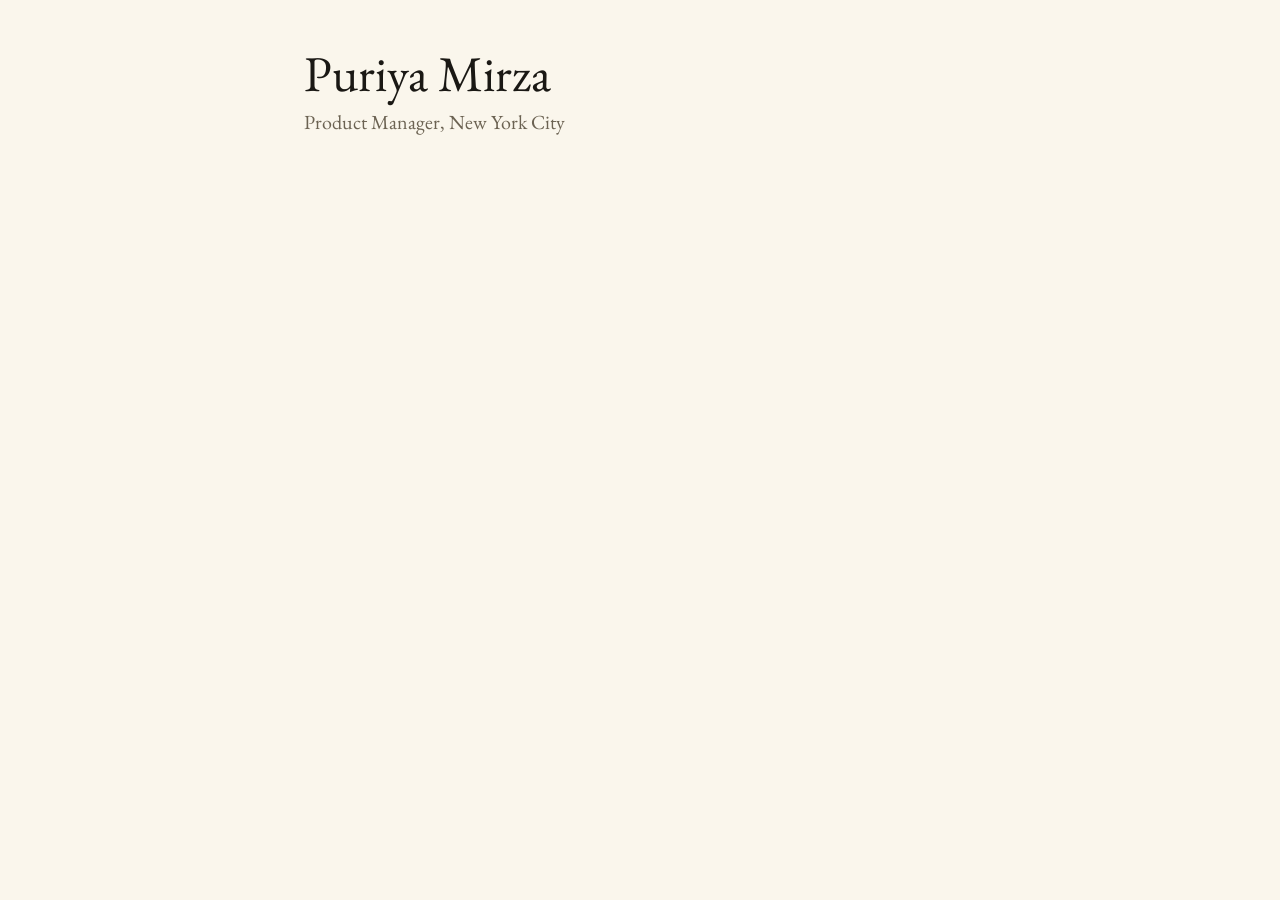
==== index.html @ 27cccd83 "Move Almanac homepage to staging; restore previous homepage on production The Almanac version lives " ====
<!DOCTYPE html>
<html lang="en">
<head>
  <meta charset="UTF-8">
  <meta name="viewport" content="width=device-width, initial-scale=1.0">
  <title>Puriya Mirza</title>
  <link rel="preconnect" href="https://fonts.googleapis.com">
  <link rel="preconnect" href="https://fonts.gstatic.com" crossorigin>
  <link href="https://fonts.googleapis.com/css2?family=EB+Garamond:wght@400;500;600&display=swap" rel="stylesheet">
  <link rel="stylesheet" href="style.css">
</head>
<body>
  <main>
    <header>
      <h1>Puriya Mirza</h1>
      <p class="subtitle">Product Manager, New York City</p>
    </header>
  </main>
</body>
</html>
---- style.css ----
:root {
  --color-bg: #FAF6EC;
  --color-text: #1A1814;
  --color-body: #3A342A;
  --color-muted: #6B6252;
  --color-rule: #DED5C0;

  --font-body: 'EB Garamond', Garamond, 'Times New Roman', serif;

  --size-h1: 50px;
  --size-h2: 15px;
  --size-subtitle: 20px;
  --size-body: 17px;

  --weight-regular: 400;
  --weight-medium: 500;
  --weight-bold: 600;

  --space-xs: 4px;
  --space-sm: 8px;
  --space-md: 26px;
  --space-lg: 48px;

  --measure: 42rem;
}

* {
  box-sizing: border-box;
}

body {
  margin: 0;
  padding: var(--space-lg) 24px;
  background: var(--color-bg);
  color: var(--color-body);
  font-family: var(--font-body);
  font-size: var(--size-body);
  line-height: 1.7;
}

main {
  max-width: var(--measure);
  margin: 0 auto;
}

h1 {
  font-size: var(--size-h1);
  font-weight: var(--weight-regular);
  line-height: 1.05;
  color: var(--color-text);
  margin: 0 0 var(--space-xs);
}

.subtitle {
  font-size: var(--size-subtitle);
  font-weight: var(--weight-regular);
  color: var(--color-muted);
  margin: 0 0 var(--space-md);
}

h2 {
  font-size: var(--size-h2);
  font-weight: var(--weight-bold);
  color: var(--color-text);
  margin: var(--space-lg) 0 var(--space-sm);
  padding-bottom: 6px;
  border-bottom: 1px solid var(--color-rule);
}

p {
  margin: 0 0 1rem;
}
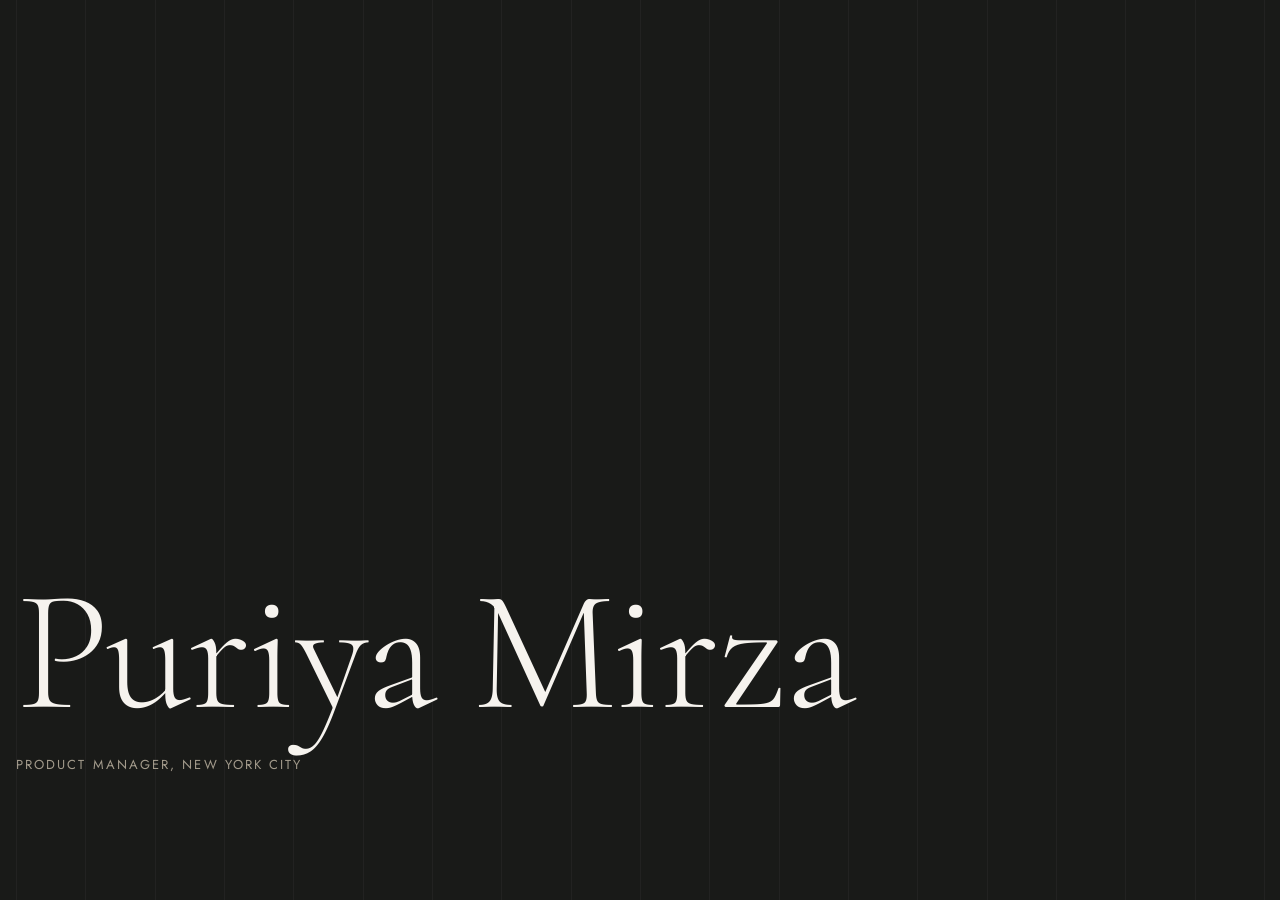
==== commit 87e9838e: "Restyle production homepage in the Almanac look Same content (name and title), now on the dark Alman" ====
--- a/index.html
+++ b/index.html
@@ -1,20 +1,149 @@
 <!DOCTYPE html>
 <html lang="en">
 <head>
-  <meta charset="UTF-8">
-  <meta name="viewport" content="width=device-width, initial-scale=1.0">
-  <title>Puriya Mirza</title>
-  <link rel="preconnect" href="https://fonts.googleapis.com">
-  <link rel="preconnect" href="https://fonts.gstatic.com" crossorigin>
-  <link href="https://fonts.googleapis.com/css2?family=EB+Garamond:wght@400;500;600&display=swap" rel="stylesheet">
-  <link rel="stylesheet" href="style.css">
+<meta charset="UTF-8">
+<meta name="viewport" content="width=device-width, initial-scale=1, viewport-fit=cover">
+<title>Puriya Mirza</title>
+<meta name="description" content="Puriya Mirza, Product Manager, New York City.">
+<link rel="preconnect" href="https://fonts.googleapis.com">
+<link rel="preconnect" href="https://fonts.gstatic.com" crossorigin>
+<link rel="stylesheet" href="https://fonts.googleapis.com/css2?family=Cormorant:wght@300&family=Jost:wght@400&display=swap">
+<style>
+/* Almanac styling: dark ground, field of hairline columns, one line pulses each second. */
+:root {
+  --ink: #191a18;
+  --paper: #f6f3ee;
+  --stone: #a39b8c;
+  --line-a: 0.04;   /* resting line opacity */
+  --hi: 0.28;       /* pulse peak */
+  --lines: 18;
+  --display: "Cormorant", "Cormorant Garamond", Georgia, "Times New Roman", serif;
+  --body: "Jost", "Futura", "Avenir Next", "Helvetica Neue", Arial, sans-serif;
+  color-scheme: dark;
+}
+@media (max-width: 999px) { :root { --lines: 9; } }
+@media (max-width: 599px) { :root { --lines: 6; } }
+
+*, *::before, *::after { box-sizing: border-box; }
+html, body { height: 100%; }
+body {
+  margin: 0;
+  background: var(--ink);
+  color: var(--paper);
+  font-family: var(--body);
+  padding-left: max(16px, env(safe-area-inset-left, 0px));
+  padding-right: max(16px, env(safe-area-inset-right, 0px));
+  overflow-x: hidden;
+  -webkit-font-smoothing: antialiased;
+}
+.frame {
+  position: relative; z-index: 1;
+  max-width: 1360px; min-height: 100%; margin-inline: auto;
+  display: flex; align-items: flex-end;
+  padding-block: max(40px, env(safe-area-inset-top, 0px)) calc(14vh + env(safe-area-inset-bottom, 0px));
+}
+h1 {
+  margin: 0;
+  font-family: var(--display); font-weight: 300;
+  font-size: clamp(72px, 13.5vw, 200px);
+  line-height: 0.86; letter-spacing: -0.015em;
+}
+.title {
+  margin: 28px 0 0;
+  font-size: 13px; letter-spacing: 0.16em; text-transform: uppercase;
+  color: var(--stone);
+}
+
+/* Background column lines */
+.lines { position: fixed; inset: 0; pointer-events: none; z-index: 0; }
+.line { position: absolute; top: 0; bottom: 0; width: 1px; background: rgba(246, 243, 238, var(--line-a)); }
+.line i {
+  position: absolute; left: 0; top: 0; width: 1px; height: 70vh; min-height: 420px;
+  opacity: 0; will-change: opacity, transform;
+  background: linear-gradient(to bottom,
+    rgba(246,243,238,0) 0%,
+    rgba(246,243,238,calc(var(--hi) * 0.06)) 14%,
+    rgba(246,243,238,calc(var(--hi) * 0.28)) 28%,
+    rgba(246,243,238,calc(var(--hi) * 0.72)) 40%,
+    rgba(246,243,238,var(--hi)) 50%,
+    rgba(246,243,238,calc(var(--hi) * 0.72)) 60%,
+    rgba(246,243,238,calc(var(--hi) * 0.28)) 72%,
+    rgba(246,243,238,calc(var(--hi) * 0.06)) 86%,
+    rgba(246,243,238,0) 100%);
+}
+</style>
 </head>
 <body>
-  <main>
-    <header>
-      <h1>Puriya Mirza</h1>
-      <p class="subtitle">Product Manager, New York City</p>
-    </header>
-  </main>
+<div class="lines" id="lines" aria-hidden="true"></div>
+<main class="frame">
+  <header>
+    <h1>Puriya Mirza</h1>
+    <p class="title">Product Manager, New York City</p>
+  </header>
+</main>
+
+<script>
+(() => {
+  const root = document.documentElement;
+  const layer = document.getElementById('lines');
+  const frame = document.querySelector('.frame');
+  const reduce = window.matchMedia('(prefers-reduced-motion: reduce)');
+  const DUR = 1400, RISE = 0.38;
+  let lines = [], raf = 0, bag = [], last = -1;
+
+  const smooth = t => t <= 0 ? 0 : t >= 1 ? 1 : t * t * (3 - 2 * t);   // S-curve
+
+  function build() {
+    const n = parseInt(getComputedStyle(root).getPropertyValue('--lines'), 10) || 18;
+    const r = frame.getBoundingClientRect();
+    layer.innerHTML = ''; lines = []; bag = [];
+    for (let c = 0; c <= n; c++) {
+      const x = Math.round(r.left + (r.width / n) * c);
+      const el = document.createElement('div');
+      el.className = 'line'; el.style.left = x + 'px';
+      const hi = document.createElement('i');
+      el.appendChild(hi); layer.appendChild(el);
+      lines.push({ hi, start: -1e9, y: 0 });
+    }
+  }
+
+  function tick(now) {
+    let live = false;
+    const h = lines.length ? lines[0].hi.offsetHeight : 0;
+    for (const L of lines) {
+      const t = (now - L.start) / DUR;
+      let v = 0;
+      if (t >= 0 && t < 1) { v = t < RISE ? smooth(t / RISE) : 1 - smooth((t - RISE) / (1 - RISE)); live = true; }
+      L.hi.style.opacity = v.toFixed(3);
+      if (v > 0) L.hi.style.transform = `translateY(${Math.round(L.y - h / 2)}px)`;
+    }
+    raf = live ? requestAnimationFrame(tick) : 0;
+  }
+
+  // One line per second, shuffled so every line gets a turn before any repeats.
+  function nextIndex() {
+    if (!bag.length) {
+      bag = lines.map((_, i) => i);
+      for (let i = bag.length - 1; i > 0; i--) { const j = Math.floor(Math.random() * (i + 1)); [bag[i], bag[j]] = [bag[j], bag[i]]; }
+      if (bag.length > 1 && bag[bag.length - 1] === last) [bag[0], bag[bag.length - 1]] = [bag[bag.length - 1], bag[0]];
+    }
+    return bag.pop();
+  }
+  function beat() {
+    if (reduce.matches || document.hidden || !lines.length) return;
+    const i = nextIndex(); if (i == null || !lines[i]) return;
+    last = i;
+    const L = lines[i];
+    L.start = performance.now();
+    L.y = window.innerHeight * (0.15 + Math.random() * 0.7);
+    if (!raf) raf = requestAnimationFrame(tick);
+  }
+
+  window.addEventListener('resize', build);
+  if (document.fonts && document.fonts.ready) document.fonts.ready.then(build);
+  build();
+  setInterval(beat, 1000);
+})();
+</script>
 </body>
 </html>
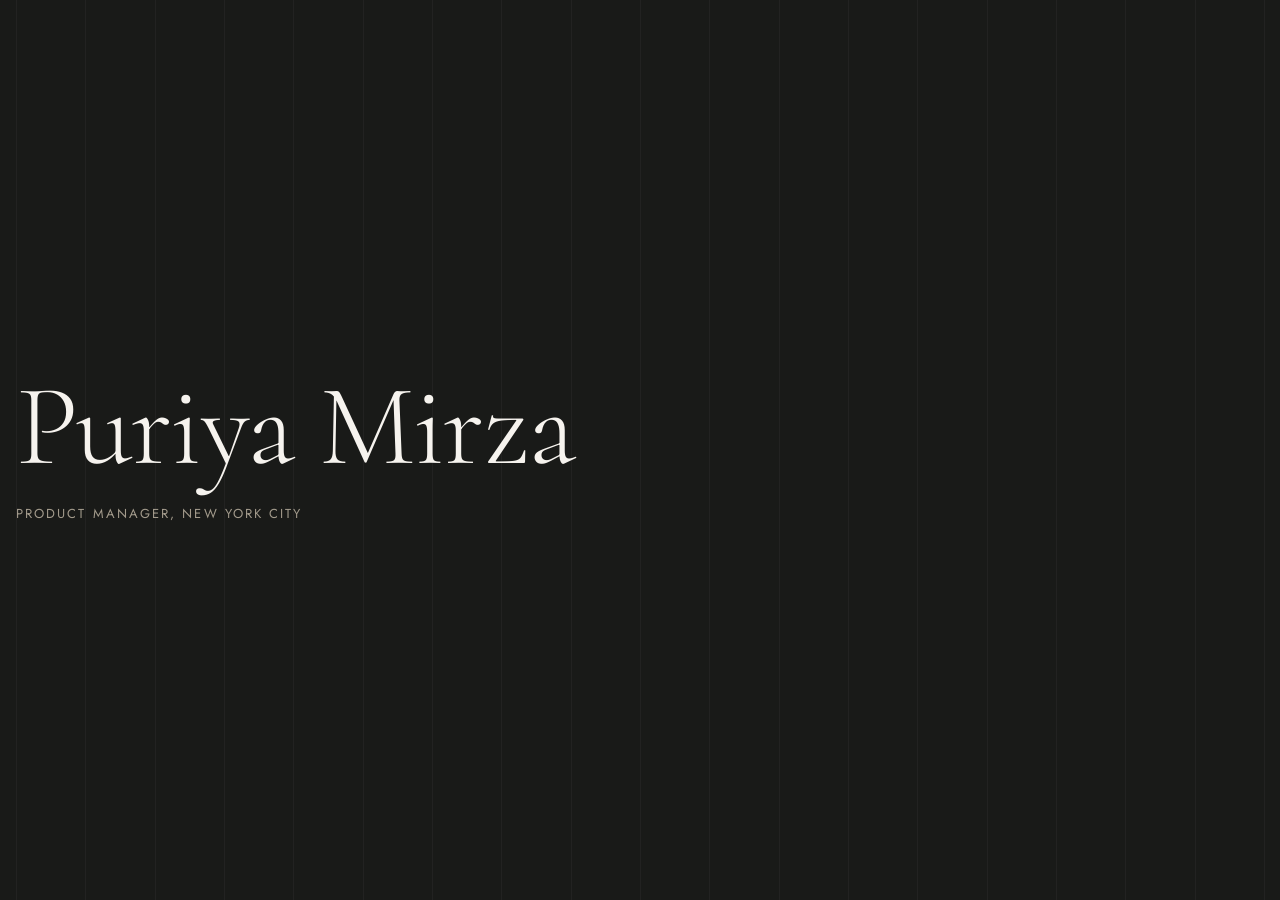
==== commit 8e6af49e: "Smaller name, vertically centered Co-Authored-By: Claude Opus 5.5 <noreply@anthropic.com> Claude-Ses" ====
--- a/index.html
+++ b/index.html
@@ -39,13 +39,13 @@
 .frame {
   position: relative; z-index: 1;
   max-width: 1360px; min-height: 100%; margin-inline: auto;
-  display: flex; align-items: flex-end;
-  padding-block: max(40px, env(safe-area-inset-top, 0px)) calc(14vh + env(safe-area-inset-bottom, 0px));
+  display: flex; align-items: center;
+  padding-block: max(40px, env(safe-area-inset-top, 0px)) max(40px, env(safe-area-inset-bottom, 0px));
 }
 h1 {
   margin: 0;
   font-family: var(--display); font-weight: 300;
-  font-size: clamp(72px, 13.5vw, 200px);
+  font-size: clamp(52px, 9vw, 136px);
   line-height: 0.86; letter-spacing: -0.015em;
 }
 .title {
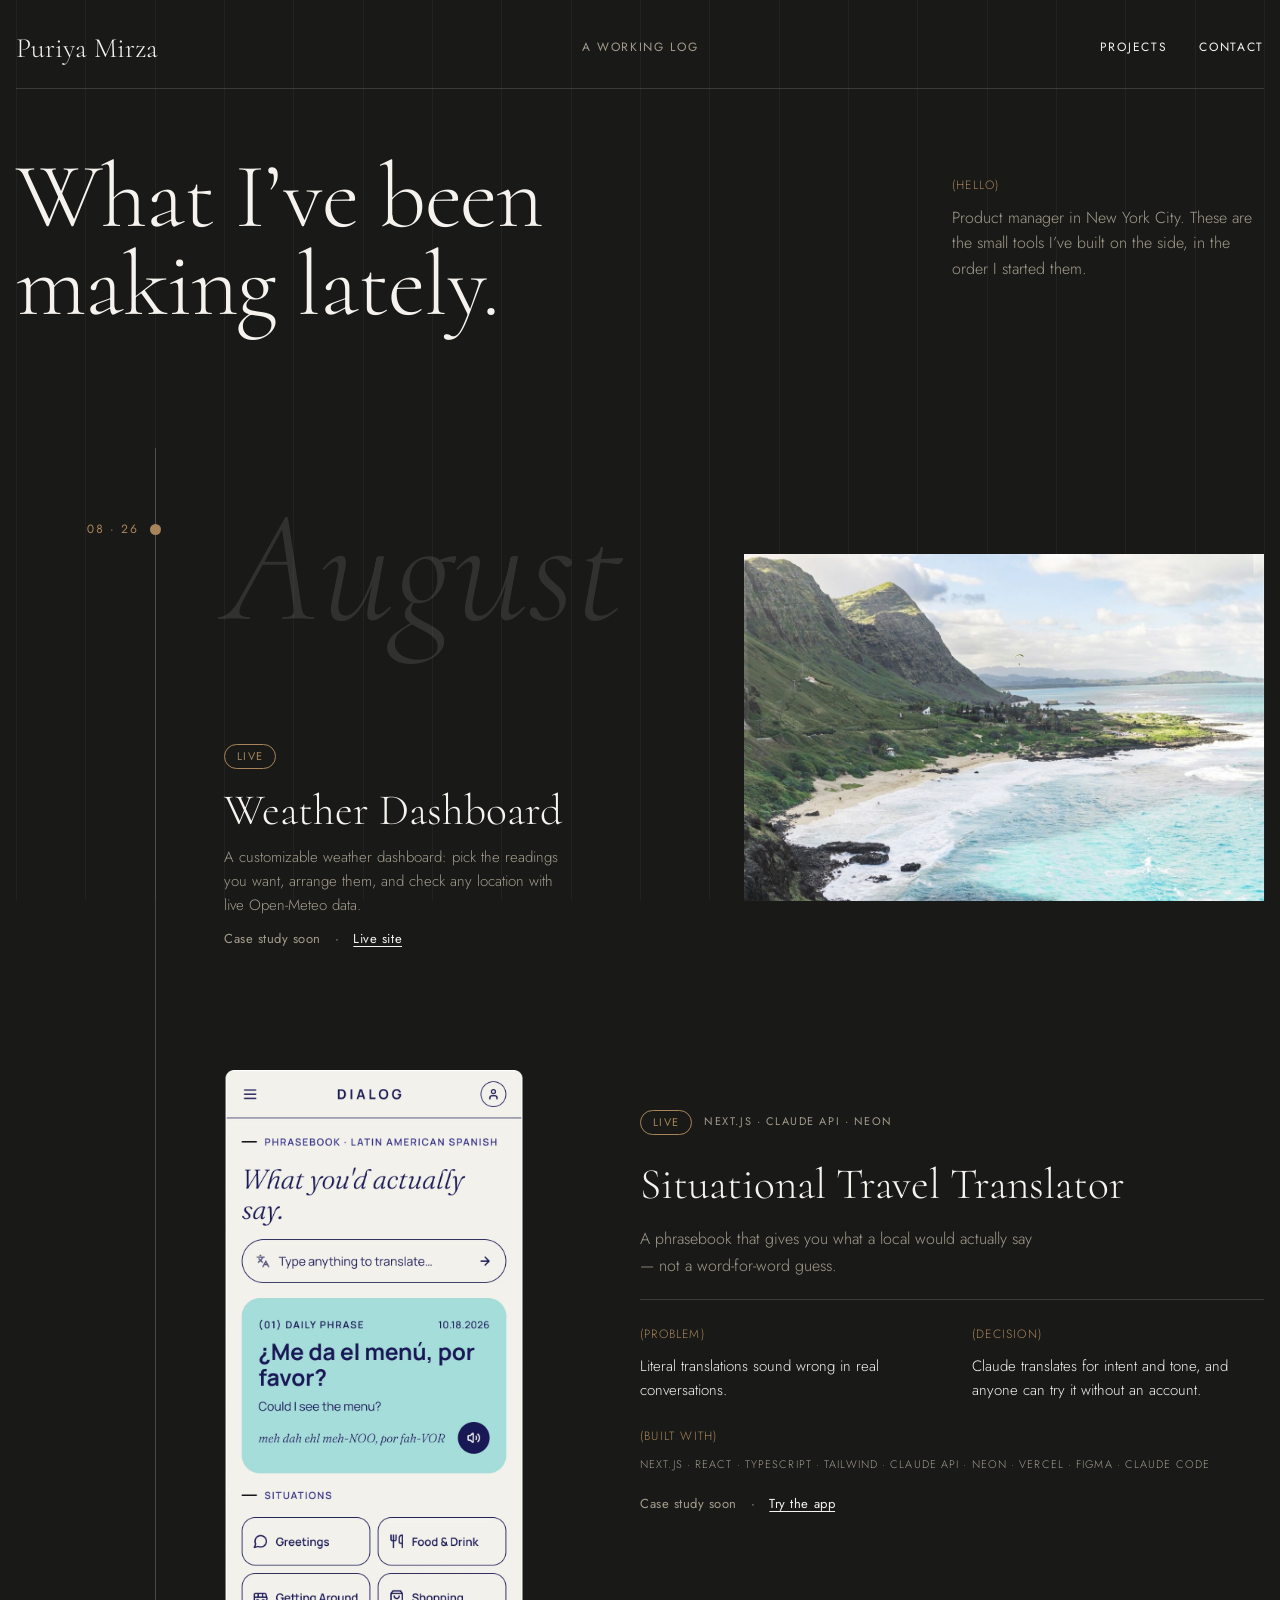
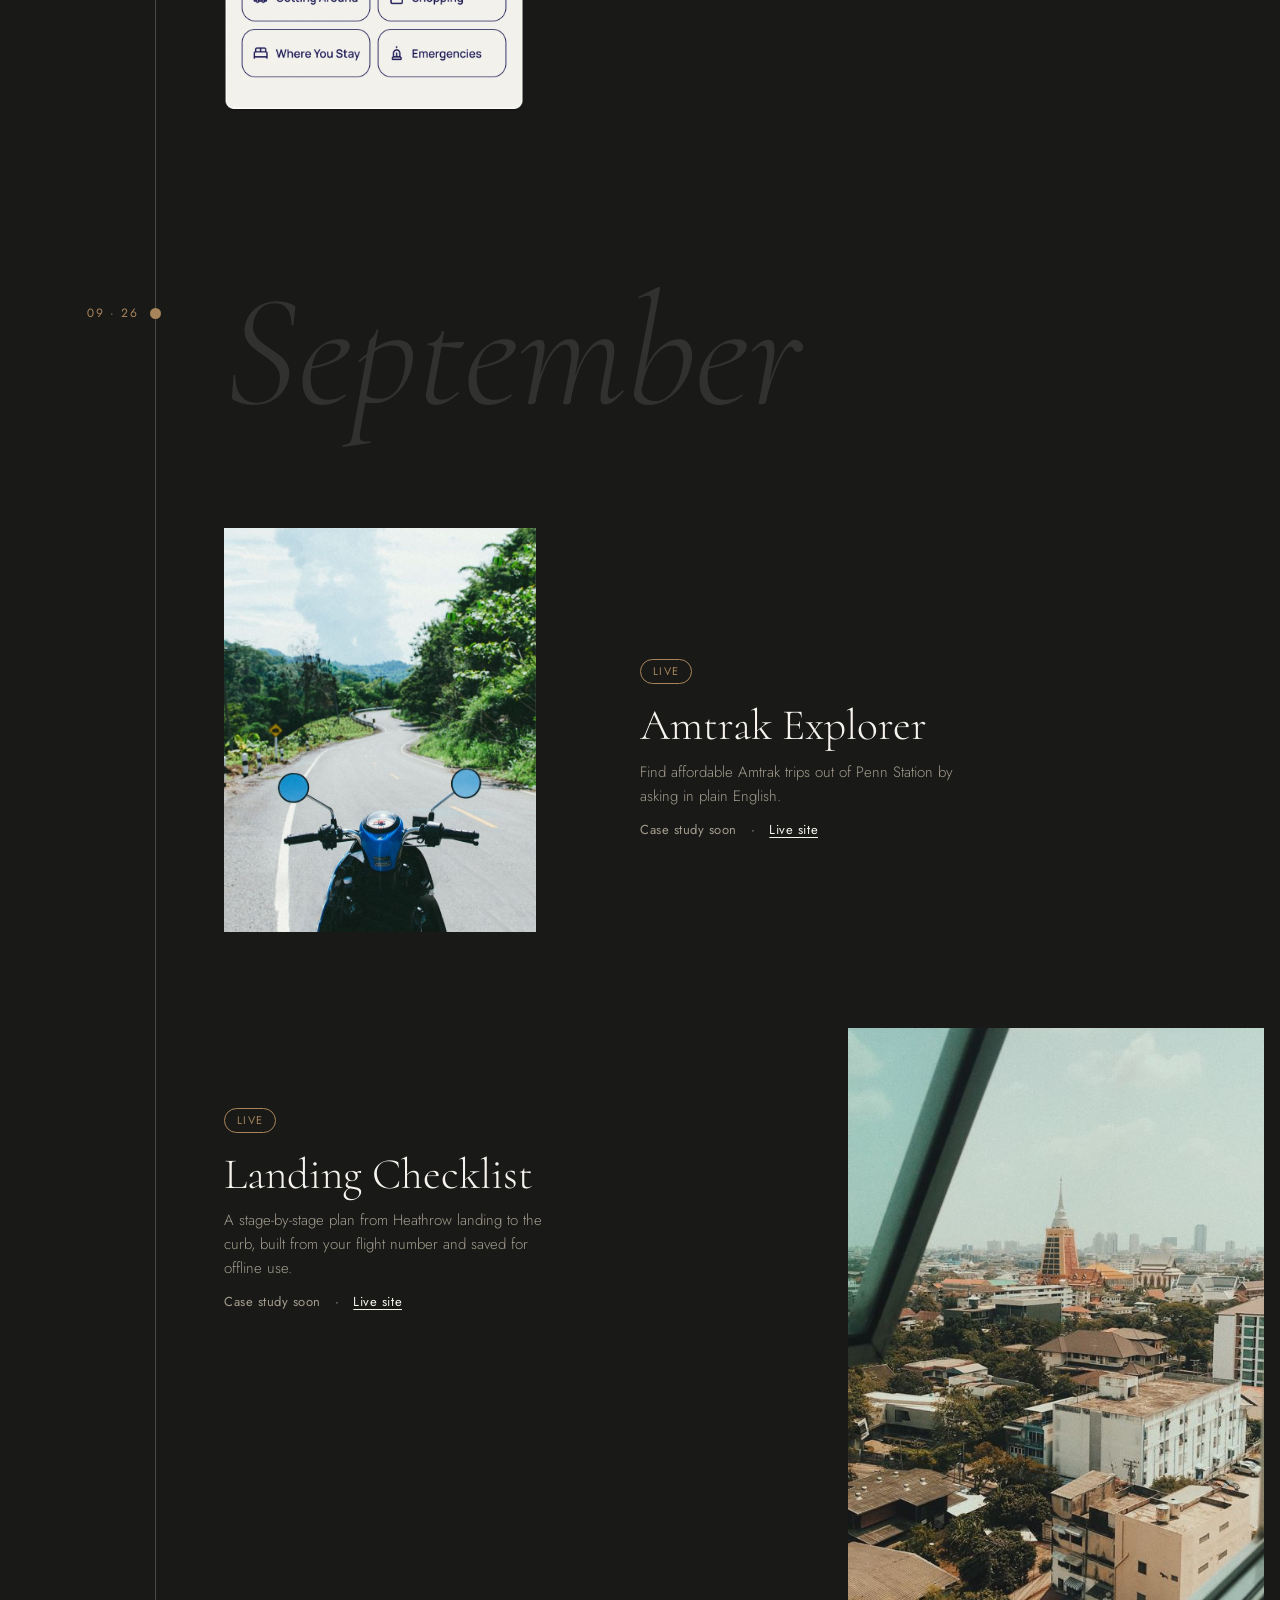
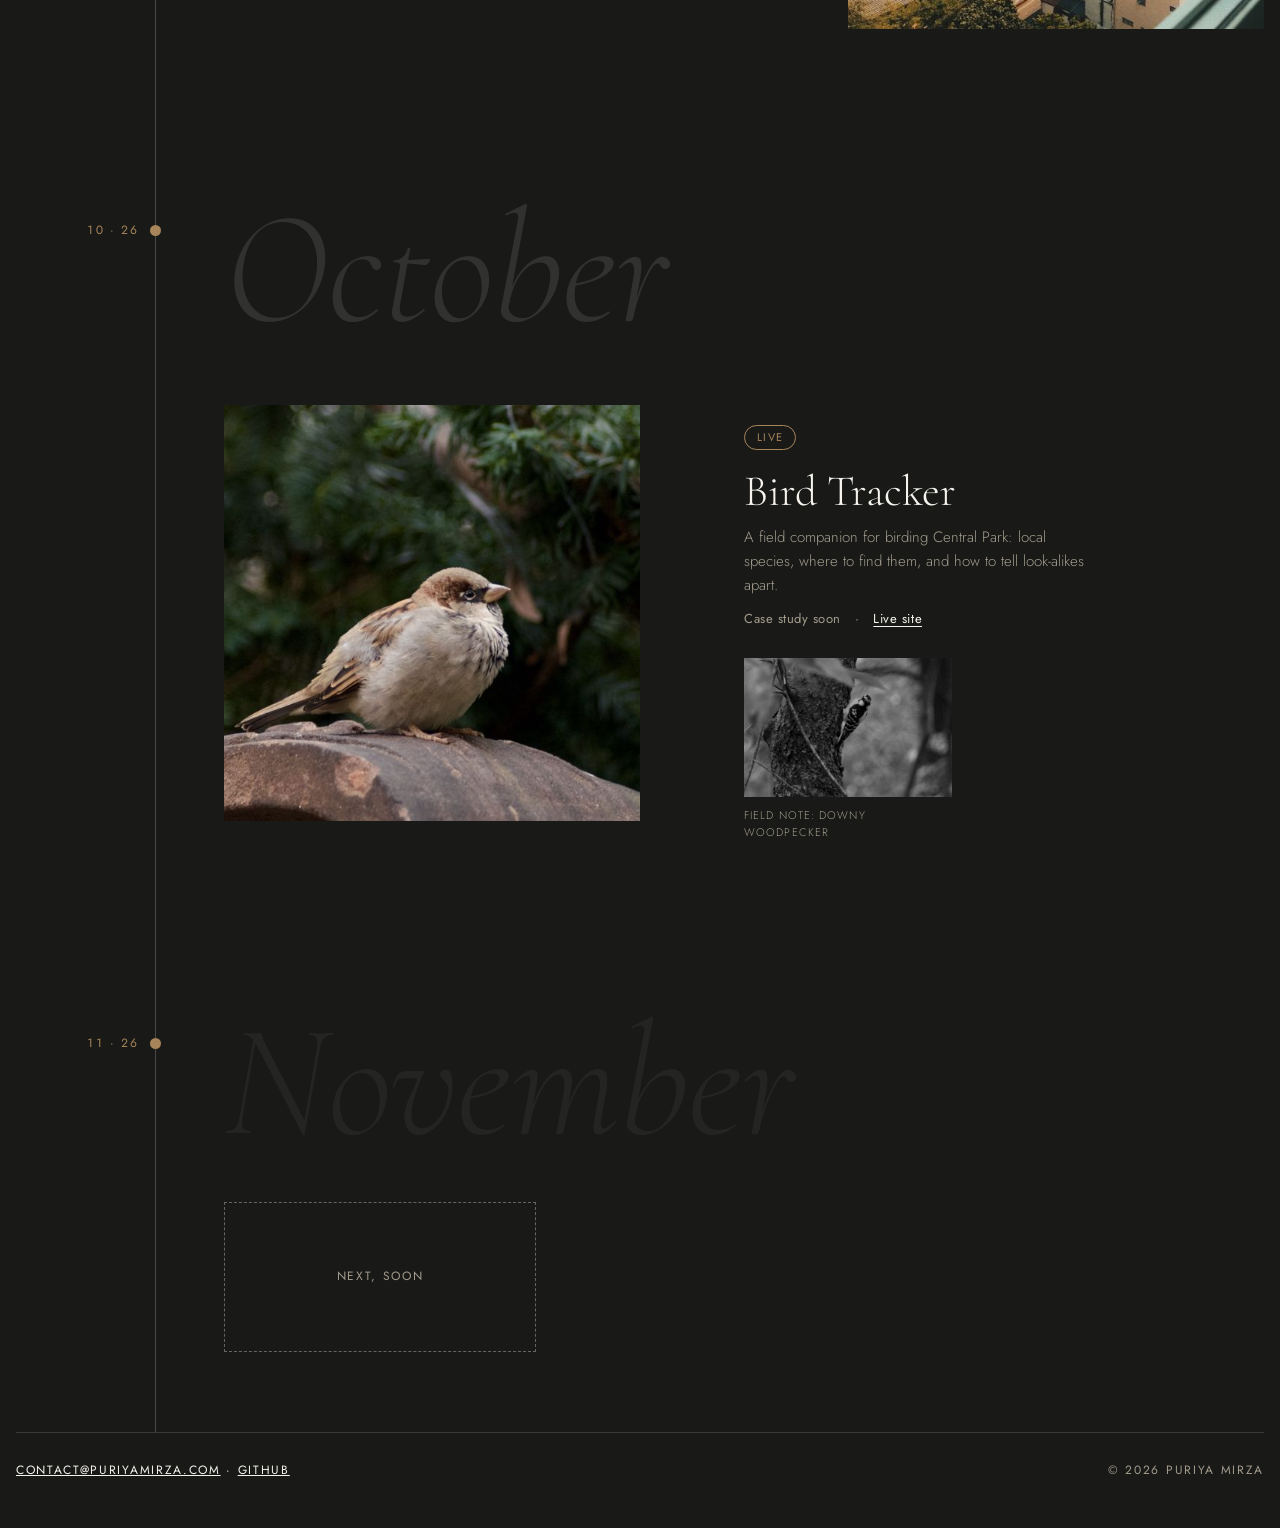
==== commit a5530a77: "Homepage: Almanac layout from Figma G, add Travel Translator entry Rebuilds staging from main (keeps" ====
--- a/index.html
+++ b/index.html
@@ -4,61 +4,52 @@
 <meta charset="UTF-8">
 <meta name="viewport" content="width=device-width, initial-scale=1, viewport-fit=cover">
 <title>Puriya Mirza</title>
-<meta name="description" content="Puriya Mirza, Product Manager, New York City.">
+<meta name="description" content="Puriya Mirza, product manager in New York City. A working log of small tools built on the side.">
 <link rel="preconnect" href="https://fonts.googleapis.com">
 <link rel="preconnect" href="https://fonts.gstatic.com" crossorigin>
-<link rel="stylesheet" href="https://fonts.googleapis.com/css2?family=Cormorant:wght@300&family=Jost:wght@400&display=swap">
+<link rel="stylesheet" href="https://fonts.googleapis.com/css2?family=Cormorant:ital,wght@0,300;1,300&family=Jost:wght@300;400&display=swap">
 <style>
-/* Almanac styling: dark ground, field of hairline columns, one line pulses each second. */
+/* Layout: dark almanac — a thin month spine on a 12-column field of hairlines; projects hang off their month at varied sizes. Single dark look by design (matches Figma option G). */
 :root {
-  --ink: #191a18;
-  --paper: #f6f3ee;
-  --stone: #a39b8c;
-  --line-a: 0.04;   /* resting line opacity */
-  --hi: 0.28;       /* pulse peak */
-  --lines: 18;
+  --ink: #191a18;        /* page ground */
+  --paper: #f6f3ee;      /* primary text, line color */
+  --stone: #a39b8c;      /* secondary text */
+  --brass: #a8845a;      /* month markers, small labels */
+  --well: #37342e;       /* photo placeholder */
+  --line-a: 0.04;        /* resting line opacity */
+  --hi: 0.28;            /* pulse peak (matches live site) */
   --display: "Cormorant", "Cormorant Garamond", Georgia, "Times New Roman", serif;
   --body: "Jost", "Futura", "Avenir Next", "Helvetica Neue", Arial, sans-serif;
+  --cols: 12;
+  --spine: 1;
+  --lines: 18;          /* background lines: 1.5x the layout columns */
+  --spine-f: 0.11111;   /* spine sits on line 2 of 18 */
   color-scheme: dark;
 }
-@media (max-width: 999px) { :root { --lines: 9; } }
-@media (max-width: 599px) { :root { --lines: 6; } }
-
-*, *::before, *::after { box-sizing: border-box; }
-html, body { height: 100%; }
+@media (max-width: 999px) { :root { --cols: 6; --spine: 0; --lines: 9; --spine-f: 0; } }
+@media (max-width: 599px) { :root { --cols: 4; --lines: 6; } }
+
+html { background: var(--ink); }
 body {
-  margin: 0;
   background: var(--ink);
   color: var(--paper);
   font-family: var(--body);
+  font-weight: 300;
+  font-size: 16px;
+  line-height: 1.6;
   padding-left: max(16px, env(safe-area-inset-left, 0px));
   padding-right: max(16px, env(safe-area-inset-right, 0px));
+  padding-block: 0;
   overflow-x: hidden;
   -webkit-font-smoothing: antialiased;
 }
-.frame {
-  position: relative; z-index: 1;
-  max-width: 1360px; min-height: 100%; margin-inline: auto;
-  display: flex; align-items: center;
-  padding-block: max(40px, env(safe-area-inset-top, 0px)) max(40px, env(safe-area-inset-bottom, 0px));
-}
-h1 {
-  margin: 0;
-  font-family: var(--display); font-weight: 300;
-  font-size: clamp(52px, 9vw, 136px);
-  line-height: 0.86; letter-spacing: -0.015em;
-}
-.title {
-  margin: 28px 0 0;
-  font-size: 13px; letter-spacing: 0.16em; text-transform: uppercase;
-  color: var(--stone);
-}
+.frame { max-width: 1360px; margin-inline: auto; position: relative; z-index: 1; }
 
 /* Background column lines */
 .lines { position: fixed; inset: 0; pointer-events: none; z-index: 0; }
 .line { position: absolute; top: 0; bottom: 0; width: 1px; background: rgba(246, 243, 238, var(--line-a)); }
 .line i {
-  position: absolute; left: 0; top: 0; width: 1px; height: 70vh; min-height: 420px;
+  position: absolute; left: 0; width: 1px; height: 70vh; min-height: 420px; top: 0;
   opacity: 0; will-change: opacity, transform;
   background: linear-gradient(to bottom,
     rgba(246,243,238,0) 0%,
@@ -71,16 +62,230 @@
     rgba(246,243,238,calc(var(--hi) * 0.06)) 86%,
     rgba(246,243,238,0) 100%);
 }
+
+/* Type */
+.cap { font-family: var(--body); font-weight: 400; font-size: 12px; letter-spacing: 0.14em; text-transform: uppercase; }
+a { color: inherit; }
+a:focus-visible, button:focus-visible, input:focus-visible { outline: 1px solid var(--brass); outline-offset: 4px; }
+
+/* Header */
+.top { display: grid; grid-template-columns: 1fr auto 1fr; align-items: center; gap: 16px; padding-block: 34px 26px; border-bottom: 1px solid rgba(246,243,238,0.15); }
+.logo { font-family: var(--display); font-weight: 300; font-size: 28px; line-height: 1; text-decoration: none; }
+.tag { color: var(--stone); }
+.nav { justify-self: end; display: flex; gap: 32px; }
+.nav a { text-decoration: none; }
+.nav a:hover { color: var(--brass); }
+@media (max-width: 599px) { .top { grid-template-columns: 1fr auto; } .tag { display: none; } .nav { gap: 20px; } }
+
+/* Intro */
+.intro { display: grid; grid-template-columns: repeat(var(--cols), 1fr); padding-block: 64px 120px; gap: 24px 0; }
+.intro h1 { grid-column: 1 / 9; margin: 0; font-family: var(--display); font-weight: 300; font-size: clamp(52px, 7.2vw, 104px); line-height: 0.95; letter-spacing: -0.01em; text-wrap: balance; }
+.intro .note { grid-column: 10 / 13; align-self: start; padding-top: 18px; max-width: 34ch; }
+.intro .note p { margin: 8px 0 0; color: var(--stone); }
+.hello { color: var(--brass); font-size: 12px; letter-spacing: 0.1em; text-transform: uppercase; }
+@media (max-width: 999px) { .intro { padding-block: 48px 72px; } .intro h1, .intro .note { grid-column: 1 / -1; } .intro .note { padding-top: 0; } }
+
+/* Timeline */
+.tl { position: relative; padding-bottom: 80px; }
+.tl::before { content: ""; position: absolute; top: 0; bottom: 0; width: 1px; background: rgba(246,243,238,0.22);
+  left: calc(100% * var(--spine-f)); }
+.month { position: relative; display: grid; grid-template-columns: repeat(var(--cols), 1fr); padding-top: 40px; }
+.month + .month { margin-top: 120px; }
+.mnum { position: absolute; top: 72px; left: calc(100% * var(--spine-f) - 108px); width: 92px; text-align: right; color: var(--brass); font-variant-numeric: tabular-nums; }
+.dot { position: absolute; top: 76px; left: calc(100% * var(--spine-f) - 5px); width: 11px; height: 11px; border-radius: 50%; background: var(--brass); }
+.ghost { grid-column: 3 / 12; margin: 0; font-family: var(--display); font-style: italic; font-weight: 300; font-size: clamp(76px, 12.5vw, 180px); line-height: 1; color: var(--paper); opacity: 0.11; pointer-events: none; user-select: none; }
+.month.later .ghost { opacity: 0.05; }
+
+.entry { grid-column: 1 / -1; display: grid; grid-template-columns: repeat(var(--cols), 1fr); align-items: start; column-gap: 0; row-gap: 28px; margin-top: 56px; }
+.ph { margin: 0; background: var(--well); overflow: hidden; max-width: 100%; }
+.ph img { display: block; width: 100%; height: 100%; object-fit: cover; }
+.text { display: grid; gap: 12px; justify-items: start; padding-right: 24px; min-width: 0; }
+.chip { display: inline-block; padding: 5px 12px; border: 1px solid rgba(246,243,238,0.45); border-radius: 999px; font-size: 11px; letter-spacing: 0.12em; text-transform: uppercase; font-weight: 400; line-height: 1.2; }
+.text h2 { margin: 8px 0 0; font-family: var(--display); font-weight: 300; font-size: clamp(34px, 3.4vw, 48px); line-height: 1; text-wrap: balance; }
+.text p { margin: 0; color: var(--stone); font-size: 15px; max-width: 38ch; }
+.links { display: flex; gap: 14px; align-items: baseline; font-weight: 400; font-size: 13px; letter-spacing: 0.04em; }
+.links a { text-underline-offset: 3px; }
+.links a:hover { color: var(--brass); }
+.links span { color: var(--stone); }
+
+/* Wide placements (12 columns) */
+@media (min-width: 1000px) {
+  .weather .ph { grid-column: 8 / 13; grid-row: 1; aspect-ratio: 600 / 400; margin-top: -150px; }
+  .weather .text { grid-column: 3 / 8; grid-row: 1; padding-top: 40px; }
+  .amtrak .ph { grid-column: 3 / 6; grid-row: 1; aspect-ratio: 340 / 440; margin-top: 40px; }
+  .amtrak .text { grid-column: 7 / 11; grid-row: 1; align-self: center; padding-top: 80px; }
+  .landing .ph { grid-column: 9 / 13; grid-row: 1; aspect-ratio: 360 / 520; margin-top: 40px; }
+  .landing .text { padding-top: 120px !important; }
+  .landing .text { grid-column: 3 / 7; grid-row: 1; padding-top: 40px; }
+  .bird .ph.main { grid-column: 3 / 7; grid-row: 1 / span 2; aspect-ratio: 1; }
+  .bird .text { grid-column: 8 / 12; grid-row: 1; padding-top: 20px; padding-left: 0; }
+  .bird .note-ph { grid-column: 8 / 10; grid-row: 2; align-self: end; }
+  .next { grid-column: 3 / 6; }
+}
+/* Narrow: stacked to the right of the spine */
+@media (max-width: 999px) {
+  .ghost { grid-column: 1 / -1; padding-left: 28px; }
+  .mnum { position: static; grid-column: 1 / -1; order: -1; text-align: left; width: auto; padding-left: 28px; margin-bottom: 4px; }
+  .dot { top: 46px; }
+  .entry { margin-top: 32px; padding-left: 28px; row-gap: 20px; }
+  .entry + .entry { margin-top: 72px; }
+  .entry > * { grid-column: 1 / -1; }
+  .weather .ph { aspect-ratio: 4 / 3; }
+  .amtrak .ph { aspect-ratio: 3 / 4; max-width: 420px; }
+  .landing .ph { aspect-ratio: 3 / 4; max-width: 420px; }
+  .bird .ph.main { aspect-ratio: 1; }
+  .bird .note-ph { max-width: 260px; }
+  .next { grid-column: 1 / -1; margin-left: 28px; }
+  .month + .month { margin-top: 72px; }
+}
+.ph.sq img { object-position: 58% 50%; }
+.note-ph figure { margin: 0; }
+.note-ph .ph { aspect-ratio: 240 / 160; }
+.note-ph .ph img { filter: grayscale(1) contrast(1.05); }
+.note-ph figcaption { margin-top: 10px; color: var(--stone); font-size: 11px; letter-spacing: 0.1em; text-transform: uppercase; }
+.next { margin-top: 40px; height: 150px; display: grid; place-items: center; border: 1px dashed rgba(246,243,238,0.35); color: var(--stone); }
+
+/* Footer */
+.foot { display: flex; flex-wrap: wrap; justify-content: space-between; gap: 12px 24px; padding-block: 28px 48px; border-top: 1px solid rgba(246,243,238,0.15); }
+.foot .copy { color: var(--stone); }
+
+*, *::before, *::after { box-sizing: border-box; }
+body { margin: 0; }
+html { scroll-behavior: smooth; }
+@media (prefers-reduced-motion: reduce) { html { scroll-behavior: auto; } }
+.soon { color: var(--stone); }
+
+/* Status chip: Live uses the brass accent (design system) */
+.chip.live { border-color: var(--brass); color: var(--brass); }
+.meta { display: flex; flex-wrap: wrap; align-items: center; gap: 12px; }
+.meta .stack { color: var(--stone); font-size: 11px; letter-spacing: 0.14em; }
+
+/* Featured entry: Travel Translator */
+.translator .ph { background: none; aspect-ratio: 794 / 1700; max-width: 300px; }
+.translator .ph img { object-fit: contain; }
+.translator .text { gap: 20px; padding-right: 0; }
+.translator .lede { font-size: 16px; line-height: 1.65; max-width: 44ch; }
+.pd { display: grid; grid-template-columns: 1fr 1fr; gap: 40px; width: 100%; padding-top: 20px; border-top: 1px solid rgba(246,243,238,0.15); }
+.pd p, .built p { margin: 8px 0 0; color: var(--paper); font-size: 15px; }
+.built p.cap { color: var(--stone); font-size: 11px; font-weight: 300; letter-spacing: 0.1em; line-height: 1.7; max-width: none; }
+@media (min-width: 1000px) {
+  .translator { margin-top: 120px; }
+  .translator .ph { grid-column: 3 / 6; grid-row: 1; }
+  .translator .text { grid-column: 7 / 13; grid-row: 1; padding-top: 40px; }
+}
+@media (max-width: 999px) {
+  .translator .ph { max-width: 260px; }
+}
+@media (max-width: 599px) {
+  .pd { grid-template-columns: 1fr; gap: 20px; }
+}
 </style>
 </head>
 <body>
+
 <div class="lines" id="lines" aria-hidden="true"></div>
-<main class="frame">
-  <header>
-    <h1>Puriya Mirza</h1>
-    <p class="title">Product Manager, New York City</p>
+
+<div class="frame">
+  <header class="top">
+    <a class="logo" href="/" id="top">Puriya Mirza</a>
+    <span class="cap tag">A working log</span>
+    <nav class="nav cap" aria-label="Main"><a href="#work">Projects</a><a href="#contact">Contact</a></nav>
   </header>
-</main>
+
+  <section class="intro">
+    <h1>What I’ve been making lately.</h1>
+    <div class="note">
+      <span class="hello">(Hello)</span>
+      <p>Product manager in New York City. These are the small tools I’ve built on the side, in the order I started them.</p>
+    </div>
+  </section>
+
+  <main class="tl" id="work">
+    <section class="month" aria-labelledby="m-aug">
+      <span class="dot"></span><span class="cap mnum">08 · 26</span>
+      <p class="ghost" id="m-aug">August</p>
+      <article class="entry weather">
+        <figure class="ph"><img src="img/coast.jpg" alt="Coastline with green cliffs and turquoise water under a cloudy sky"></figure>
+        <div class="text">
+          <span class="chip live">Live</span>
+          <h2>Weather Dashboard</h2>
+          <p>A customizable weather dashboard: pick the readings you want, arrange them, and check any location with live Open-Meteo data.</p>
+          <div class="links"><span class="soon">Case study soon</span><span>·</span><a href="https://weather-dashboard-one-neon.vercel.app" target="_blank" rel="noopener">Live site</a></div>
+        </div>
+      </article>
+
+      <article class="entry translator">
+        <figure class="ph"><img src="img/translator-app.webp" width="794" height="1700" loading="lazy" alt="Dialog app home screen: a daily phrase card with pronunciation and a grid of travel situations"></figure>
+        <div class="text">
+          <div class="meta"><span class="chip live">Live</span><span class="cap stack">Next.js · Claude&nbsp;API · Neon</span></div>
+          <h2>Situational Travel Translator</h2>
+          <p class="lede">A phrasebook that gives you what a local would actually say — not a word-for-word guess.</p>
+          <div class="pd">
+            <div><span class="hello">(Problem)</span><p>Literal translations sound wrong in real conversations.</p></div>
+            <div><span class="hello">(Decision)</span><p>Claude translates for intent and tone, and anyone can try it without an account.</p></div>
+          </div>
+          <div class="built"><span class="hello">(Built with)</span><p class="cap">Next.js · React · TypeScript · Tailwind · Claude&nbsp;API · Neon · Vercel · Figma · Claude&nbsp;Code</p></div>
+          <div class="links"><span class="soon">Case study soon</span><span>·</span><a href="https://travel-translator-phi.vercel.app" target="_blank" rel="noopener">Try the app</a></div>
+        </div>
+      </article>
+    </section>
+
+    <section class="month" aria-labelledby="m-sep">
+      <span class="dot"></span><span class="cap mnum">09 · 26</span>
+      <p class="ghost" id="m-sep">September</p>
+      <article class="entry amtrak">
+        <figure class="ph"><img src="img/scooter-road.jpg" alt="View from a scooter's handlebars down a winding road through green hills"></figure>
+        <div class="text">
+          <span class="chip live">Live</span>
+          <h2>Amtrak Explorer</h2>
+          <p>Find affordable Amtrak trips out of Penn Station by asking in plain English.</p>
+          <div class="links"><span class="soon">Case study soon</span><span>·</span><a href="https://amtrak-explorer.vercel.app" target="_blank" rel="noopener">Live site</a></div>
+        </div>
+      </article>
+      <article class="entry landing">
+        <figure class="ph"><img src="img/window-city.jpg" alt="City rooftops and a temple spire seen through a window"></figure>
+        <div class="text">
+          <span class="chip live">Live</span>
+          <h2>Landing Checklist</h2>
+          <p>A stage-by-stage plan from Heathrow landing to the curb, built from your flight number and saved for offline use.</p>
+          <div class="links"><span class="soon">Case study soon</span><span>·</span><a href="https://landing-checklist.vercel.app" target="_blank" rel="noopener">Live site</a></div>
+        </div>
+      </article>
+    </section>
+
+    <section class="month" aria-labelledby="m-oct">
+      <span class="dot"></span><span class="cap mnum">10 · 26</span>
+      <p class="ghost" id="m-oct">October</p>
+      <article class="entry bird">
+        <figure class="ph main sq"><img src="img/sparrow.jpg" alt="House sparrow perched on a stone ledge"></figure>
+        <div class="text">
+          <span class="chip live">Live</span>
+          <h2>Bird Tracker</h2>
+          <p>A field companion for birding Central Park: local species, where to find them, and how to tell look-alikes apart.</p>
+          <div class="links"><span class="soon">Case study soon</span><span>·</span><a href="https://nyc-bird-tracker.vercel.app" target="_blank" rel="noopener">Live site</a></div>
+        </div>
+        <div class="note-ph">
+          <figure>
+            <div class="ph"><img src="img/woodpecker.jpg" alt="Downy woodpecker on a tree trunk, in black and white"></div>
+            <figcaption>Field note: downy woodpecker</figcaption>
+          </figure>
+        </div>
+      </article>
+    </section>
+
+    <section class="month later" aria-labelledby="m-nov">
+      <span class="dot"></span><span class="cap mnum">11 · 26</span>
+      <p class="ghost" id="m-nov">November</p>
+      <div class="next cap">Next, soon</div>
+    </section>
+  </main>
+
+  <footer class="foot cap" id="contact">
+    <span><a href="mailto:contact@puriyamirza.com">contact@puriyamirza.com</a> · <a href="https://github.com/PuriyaMirza" target="_blank" rel="noopener">GitHub</a></span>
+    <span class="copy">© 2026 Puriya Mirza</span>
+  </footer>
+</div>
+
 
 <script>
 (() => {
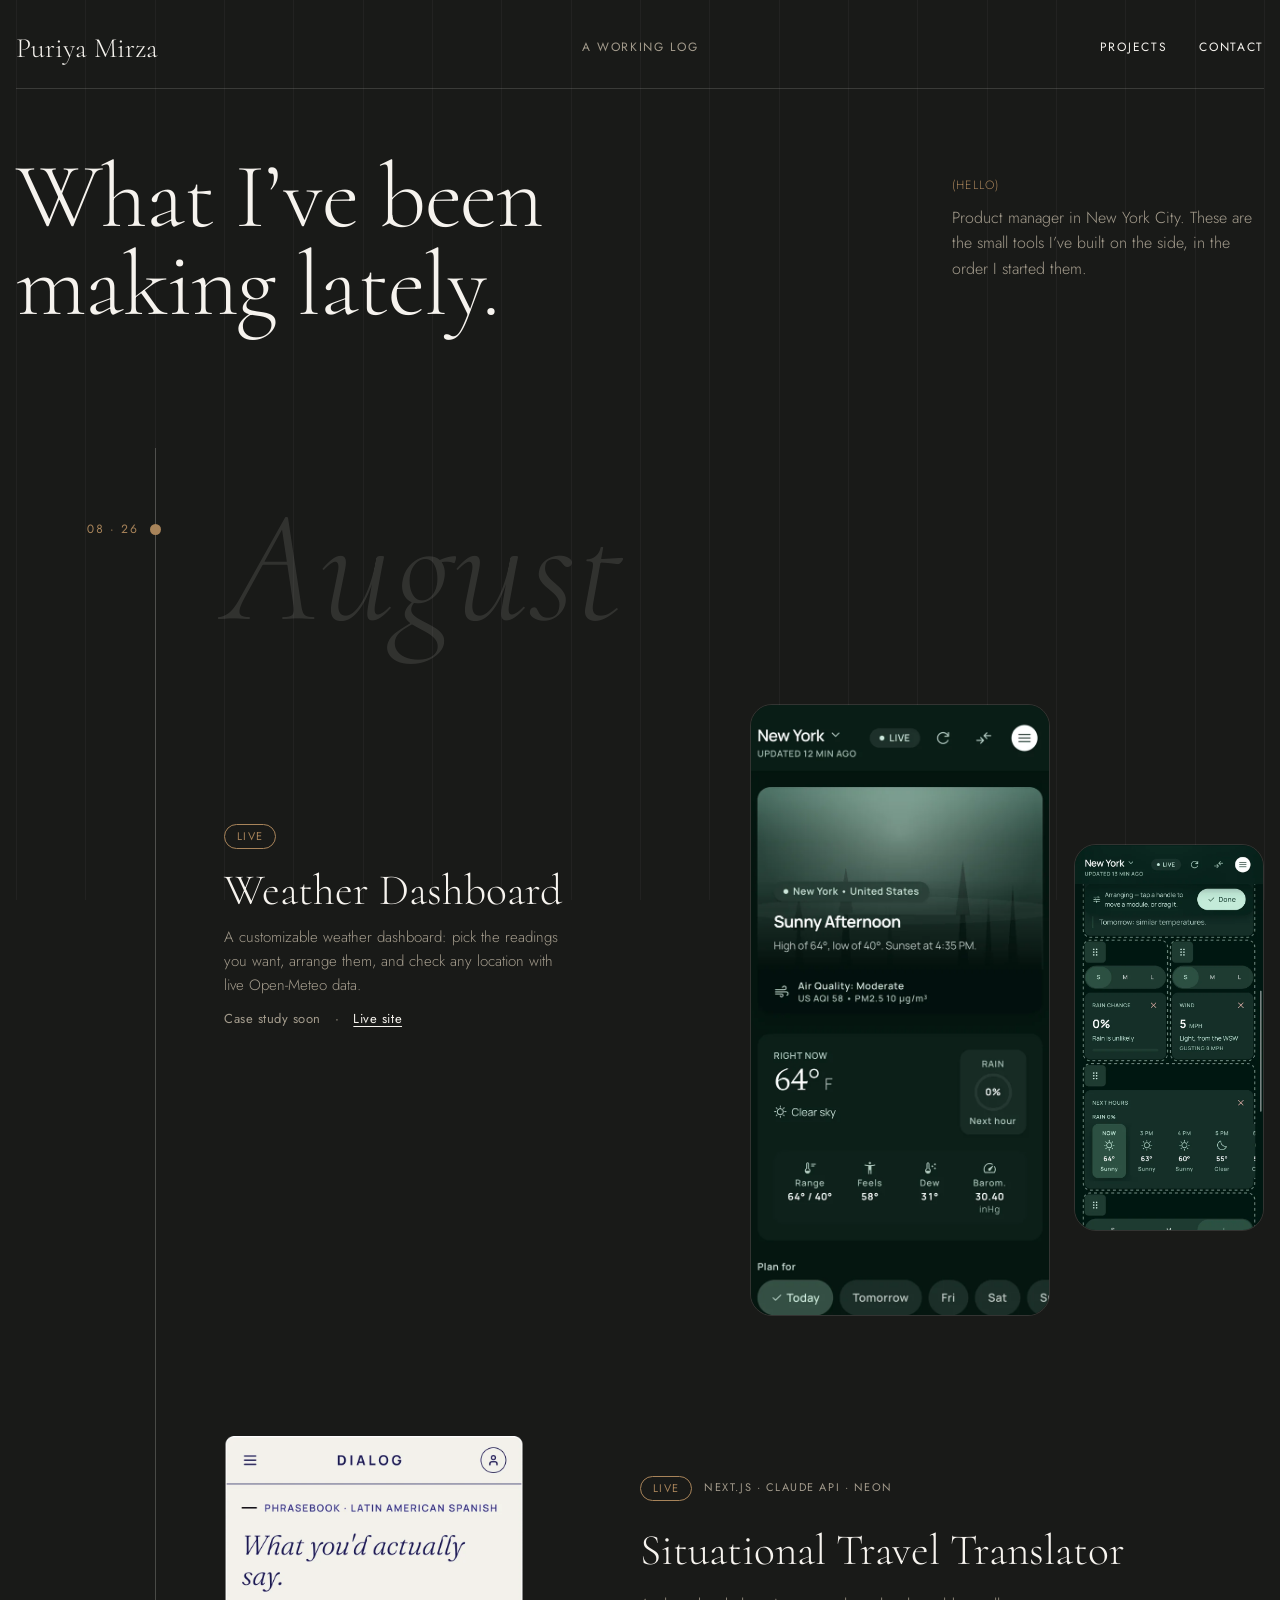
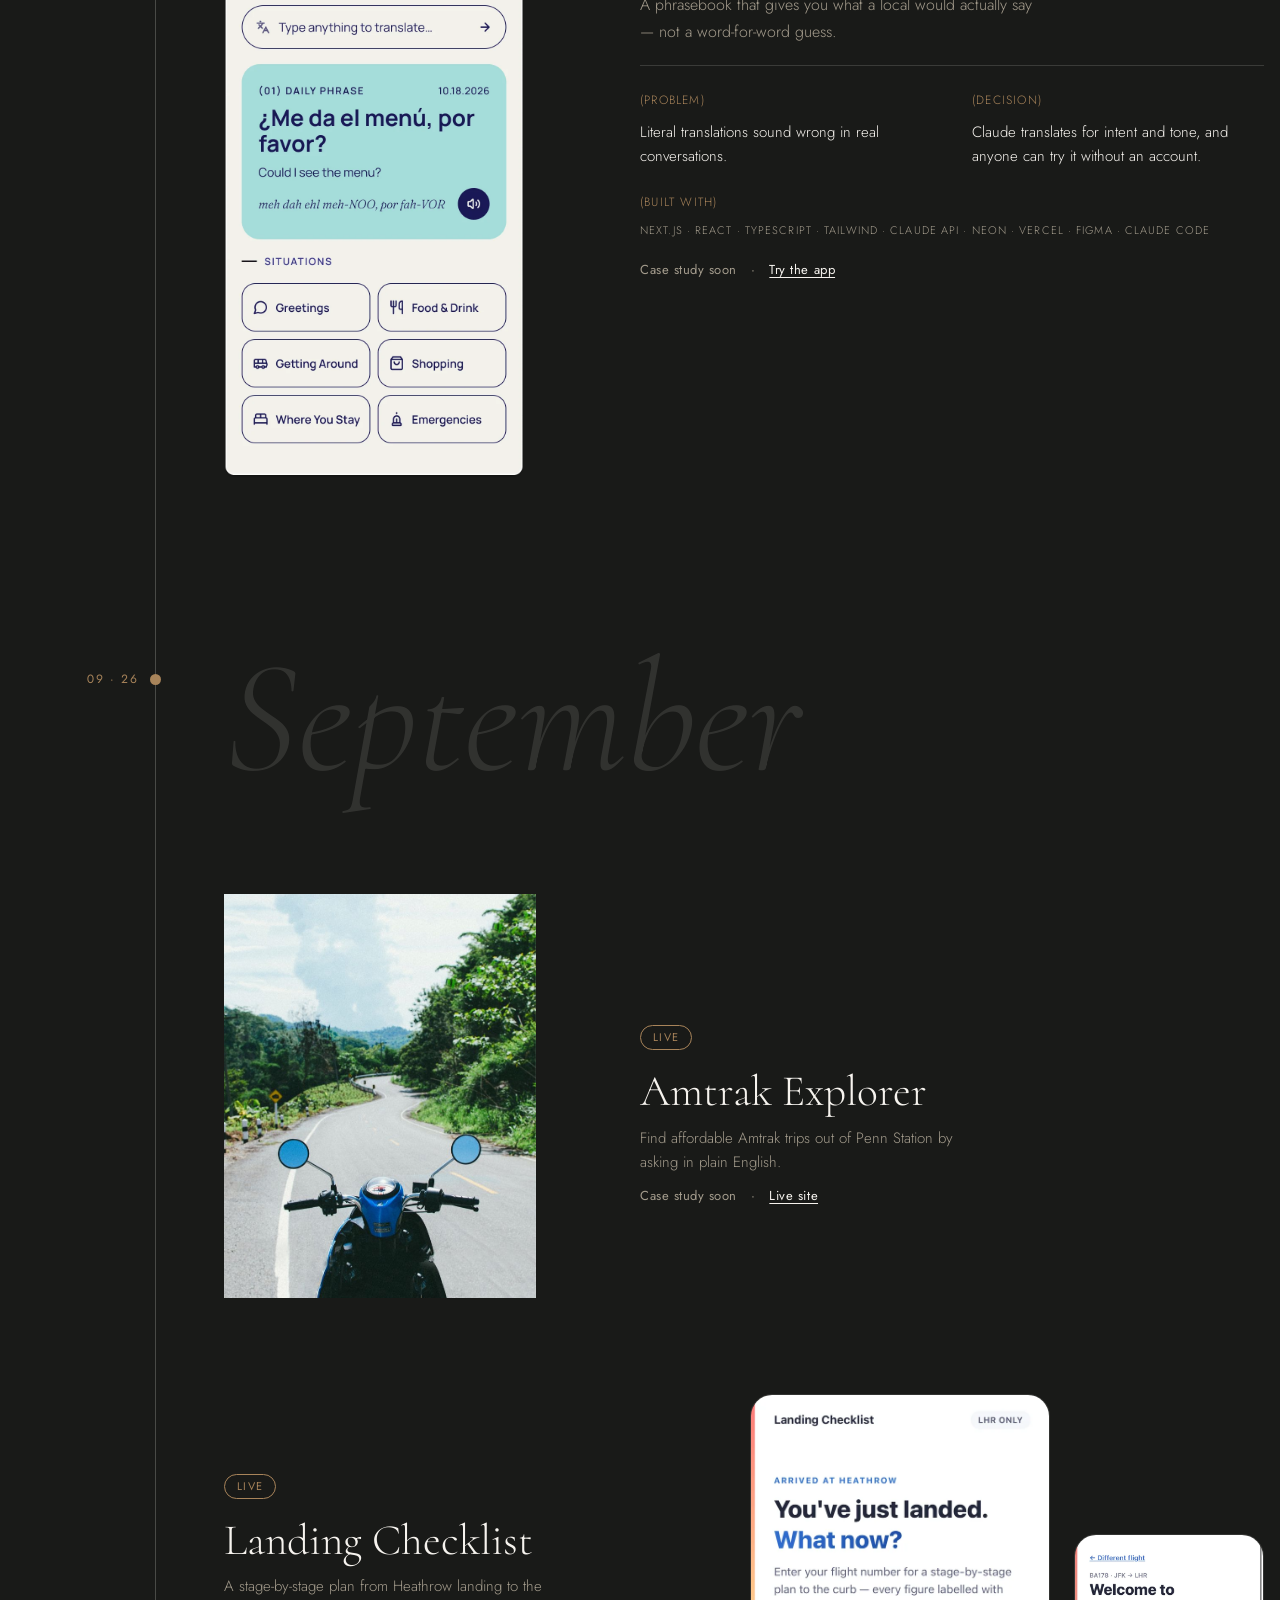
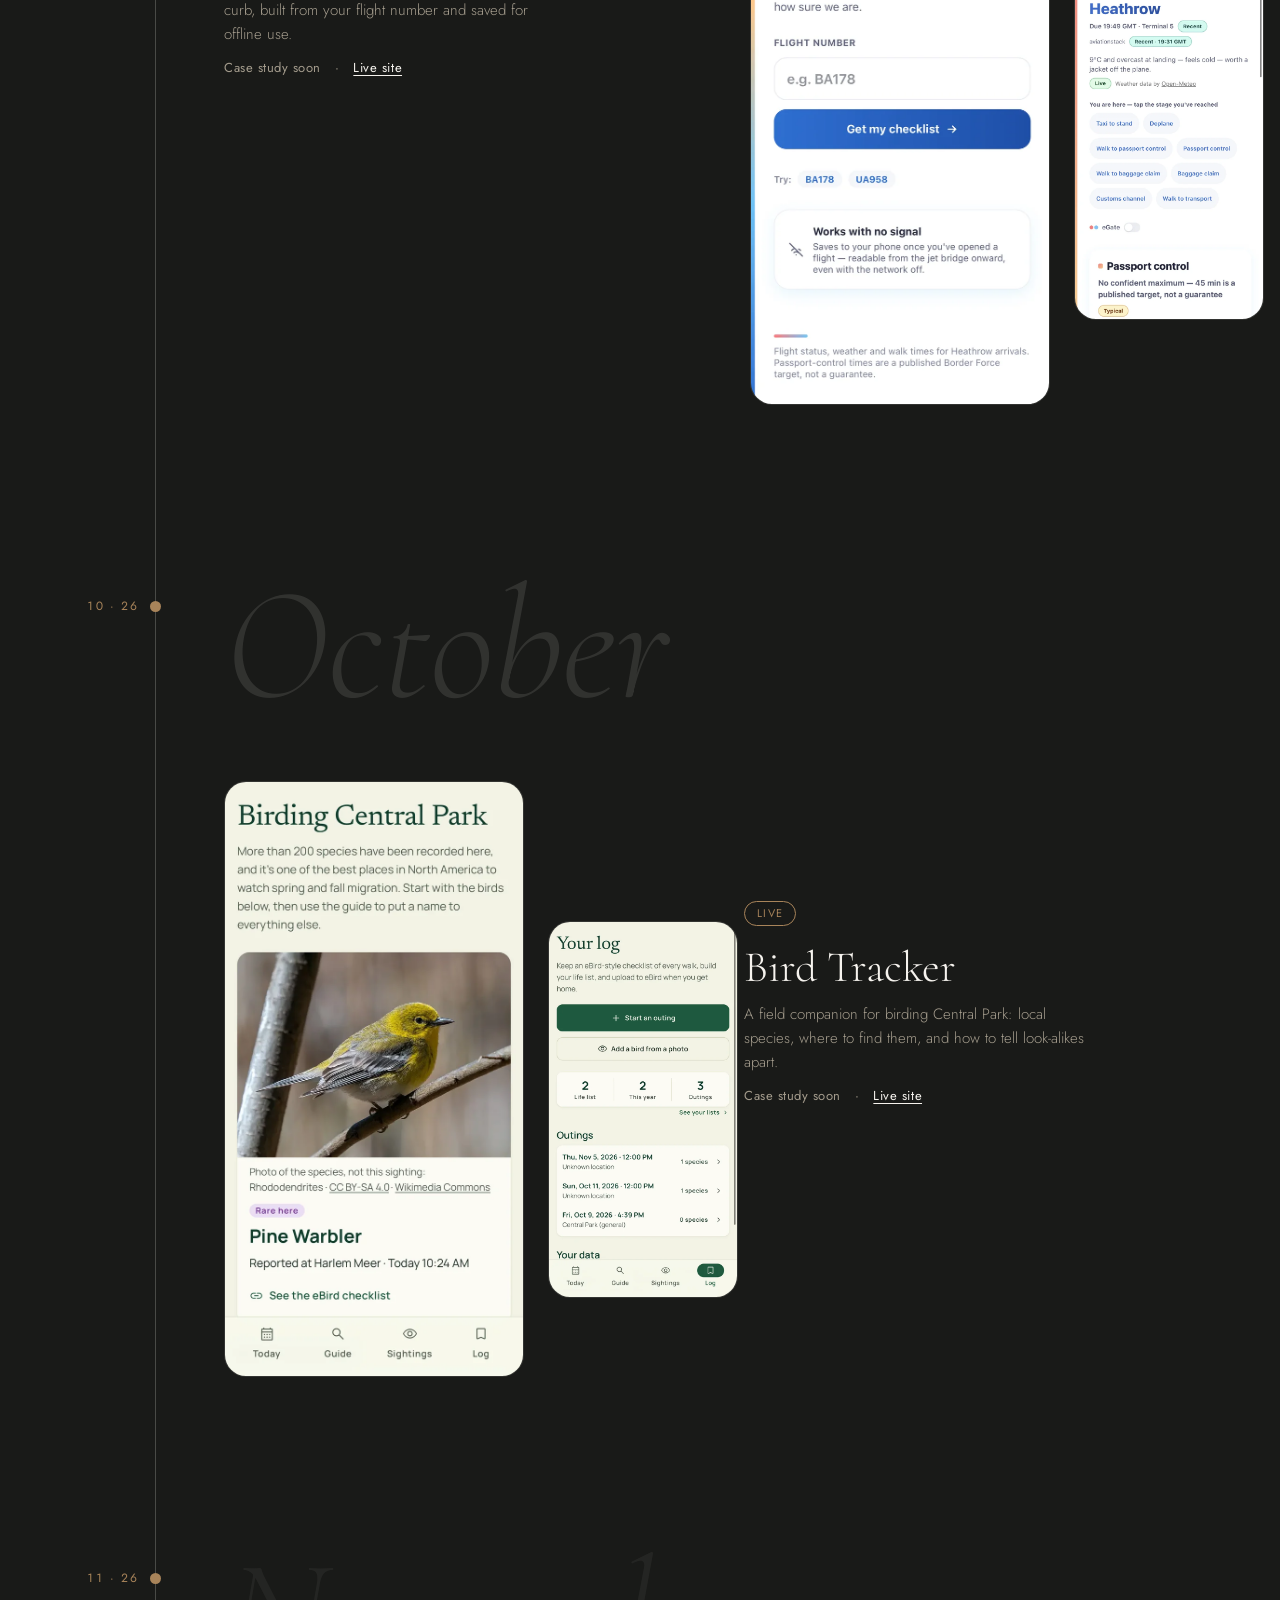
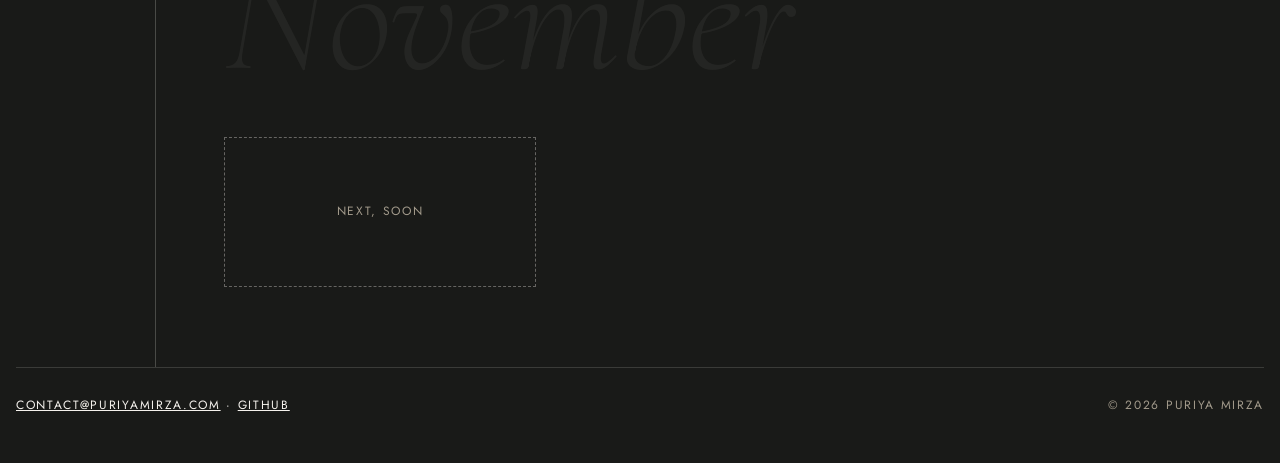
==== commit 76e5b754: "Homepage: real app screenshots for Weather, Landing Checklist, Bird Tracker Each project shows a mai" ====
--- a/index.html
+++ b/index.html
@@ -179,6 +179,25 @@
 @media (max-width: 599px) {
   .pd { grid-template-columns: 1fr; gap: 20px; }
 }
+
+/* App screenshots: a main phone screen and a smaller second one */
+.shots { display: flex; gap: 24px; align-items: flex-start; margin: 0; }
+.shot { margin: 0; flex: none; }
+.shot img { display: block; width: 100%; height: auto; border-radius: 22px; border: 1px solid rgba(246,243,238,0.12); }
+.shot.main { width: 300px; }
+.shot.sub { width: 190px; margin-top: 140px; }
+@media (min-width: 1000px) {
+  .weather .shots { grid-column: 8 / 13; grid-row: 1; justify-content: flex-end; }
+  .weather .text { grid-column: 3 / 8; padding-top: 120px; }
+  .landing .shots { grid-column: 8 / 13; grid-row: 1; justify-content: flex-end; margin-top: 40px; }
+  .bird .shots { grid-column: 3 / 8; grid-row: 1; }
+  .bird .text { grid-column: 8 / 12; padding-top: 120px; }
+}
+@media (max-width: 999px) {
+  .shots { gap: 16px; }
+  .shot.main { width: min(60%, 300px); }
+  .shot.sub { width: min(36%, 190px); margin-top: 80px; }
+}
 </style>
 </head>
 <body>
@@ -205,7 +224,10 @@
       <span class="dot"></span><span class="cap mnum">08 · 26</span>
       <p class="ghost" id="m-aug">August</p>
       <article class="entry weather">
-        <figure class="ph"><img src="img/coast.jpg" alt="Coastline with green cliffs and turquoise water under a cloudy sky"></figure>
+        <div class="shots">
+          <figure class="shot main"><img src="img/weather-1.webp" width="640" height="1309" loading="lazy" alt="Weather Dashboard: New York forecast card, current temperature and conditions"></figure>
+          <figure class="shot sub"><img src="img/weather-2.webp" width="640" height="1309" loading="lazy" alt="Weather Dashboard in arrange mode, with resizable rain, wind and hourly modules"></figure>
+        </div>
         <div class="text">
           <span class="chip live">Live</span>
           <h2>Weather Dashboard</h2>
@@ -243,7 +265,10 @@
         </div>
       </article>
       <article class="entry landing">
-        <figure class="ph"><img src="img/window-city.jpg" alt="City rooftops and a temple spire seen through a window"></figure>
+        <div class="shots">
+          <figure class="shot main"><img src="img/landing-1.webp" width="640" height="1309" loading="lazy" alt="Landing Checklist start screen: enter a flight number to get a plan to the curb"></figure>
+          <figure class="shot sub"><img src="img/landing-2.webp" width="640" height="1309" loading="lazy" alt="Landing Checklist for flight BA178: arrival weather and the stages from taxi to transport"></figure>
+        </div>
         <div class="text">
           <span class="chip live">Live</span>
           <h2>Landing Checklist</h2>
@@ -257,18 +282,15 @@
       <span class="dot"></span><span class="cap mnum">10 · 26</span>
       <p class="ghost" id="m-oct">October</p>
       <article class="entry bird">
-        <figure class="ph main sq"><img src="img/sparrow.jpg" alt="House sparrow perched on a stone ledge"></figure>
+        <div class="shots">
+          <figure class="shot main"><img src="img/bird-1.webp" width="640" height="1309" loading="lazy" alt="Bird Tracker: a Pine Warbler sighting reported at Harlem Meer in Central Park"></figure>
+          <figure class="shot sub"><img src="img/bird-2.webp" width="640" height="1309" loading="lazy" alt="Bird Tracker log: life list totals and recent outings"></figure>
+        </div>
         <div class="text">
           <span class="chip live">Live</span>
           <h2>Bird Tracker</h2>
           <p>A field companion for birding Central Park: local species, where to find them, and how to tell look-alikes apart.</p>
           <div class="links"><span class="soon">Case study soon</span><span>·</span><a href="https://nyc-bird-tracker.vercel.app" target="_blank" rel="noopener">Live site</a></div>
-        </div>
-        <div class="note-ph">
-          <figure>
-            <div class="ph"><img src="img/woodpecker.jpg" alt="Downy woodpecker on a tree trunk, in black and white"></div>
-            <figcaption>Field note: downy woodpecker</figcaption>
-          </figure>
         </div>
       </article>
     </section>
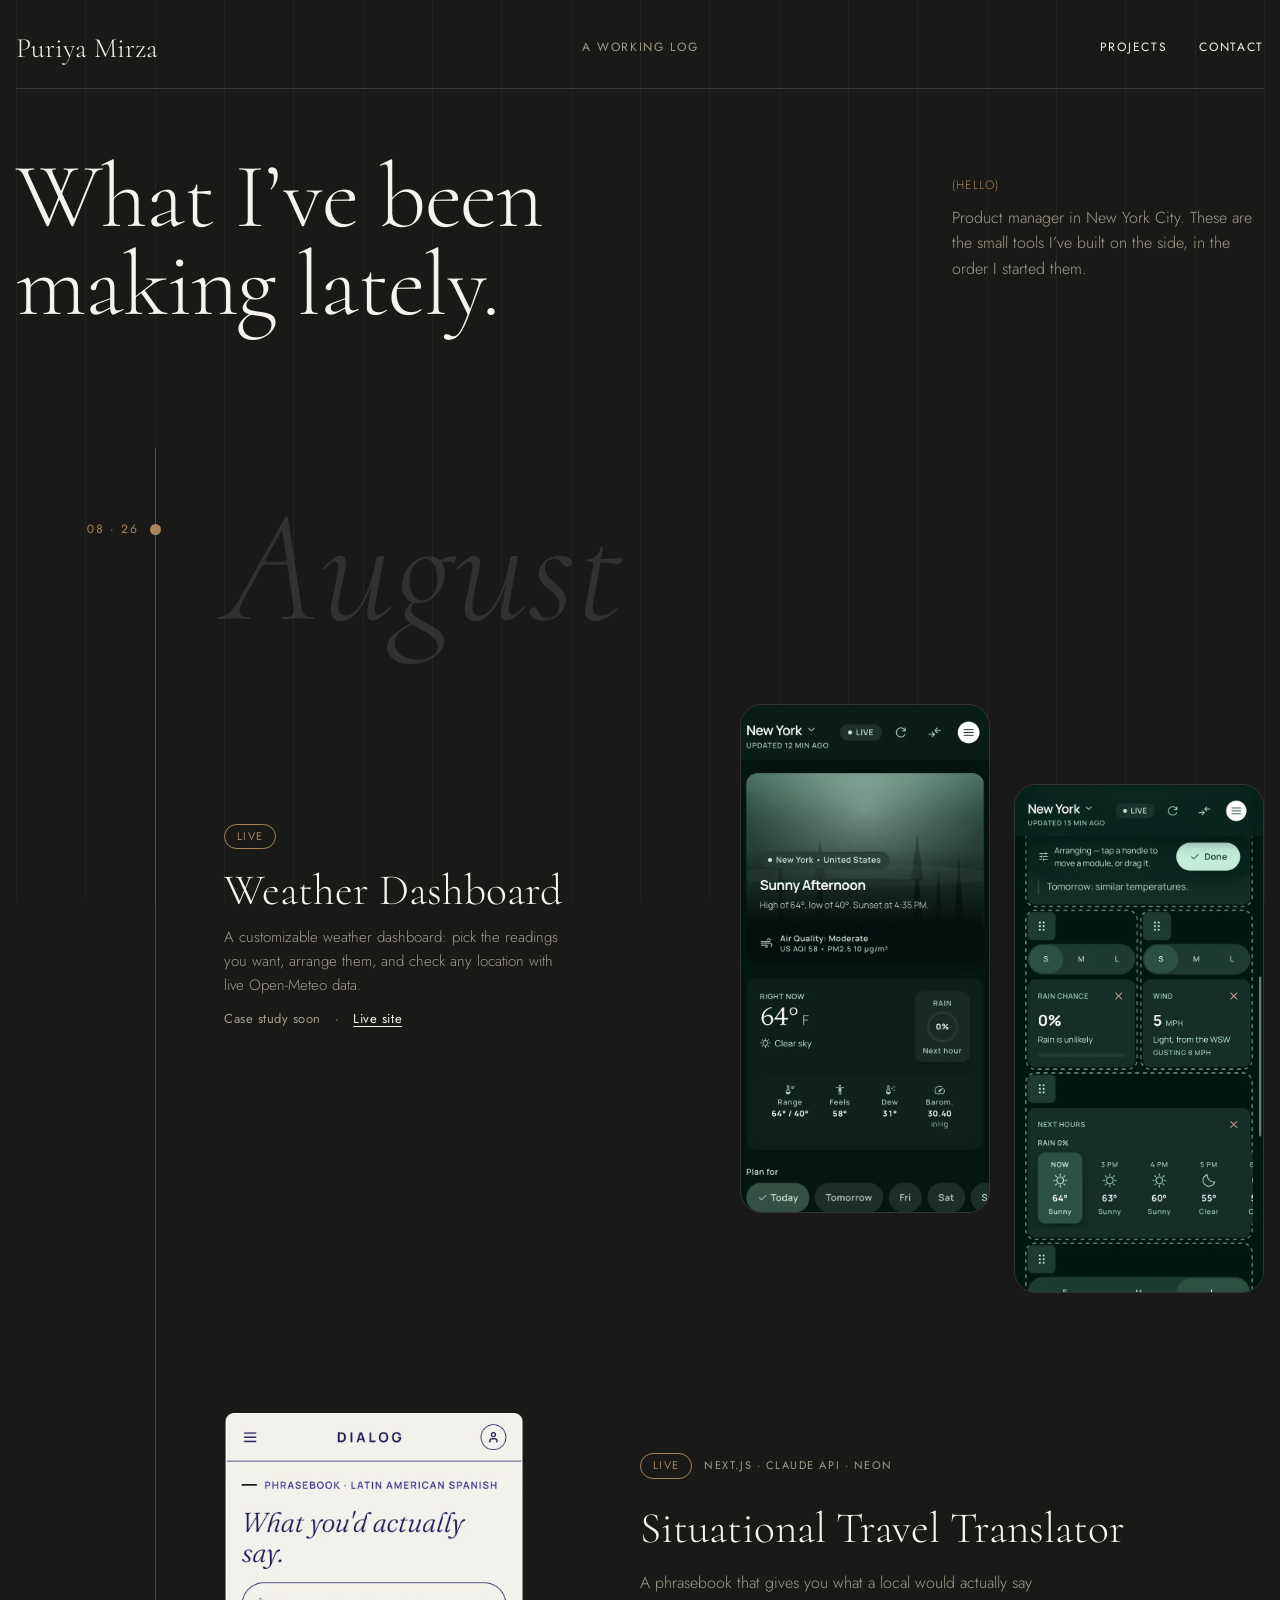
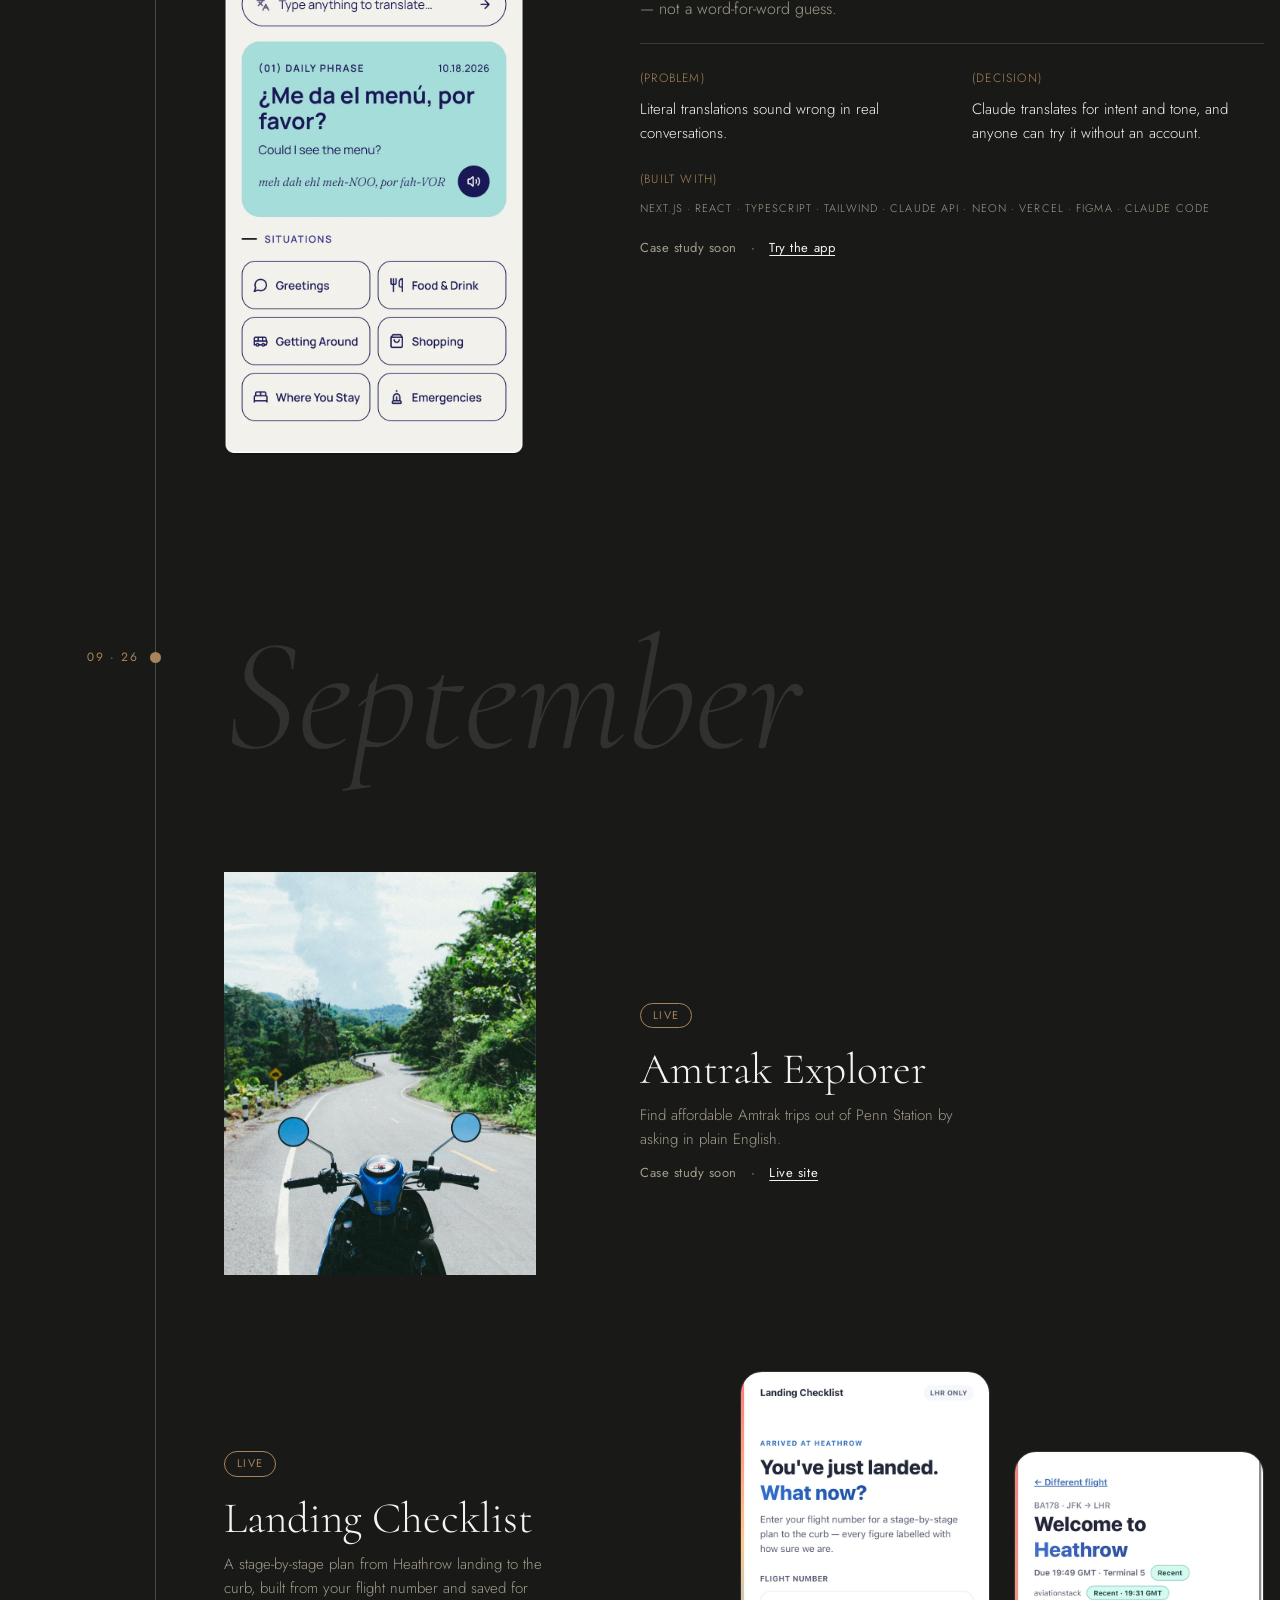
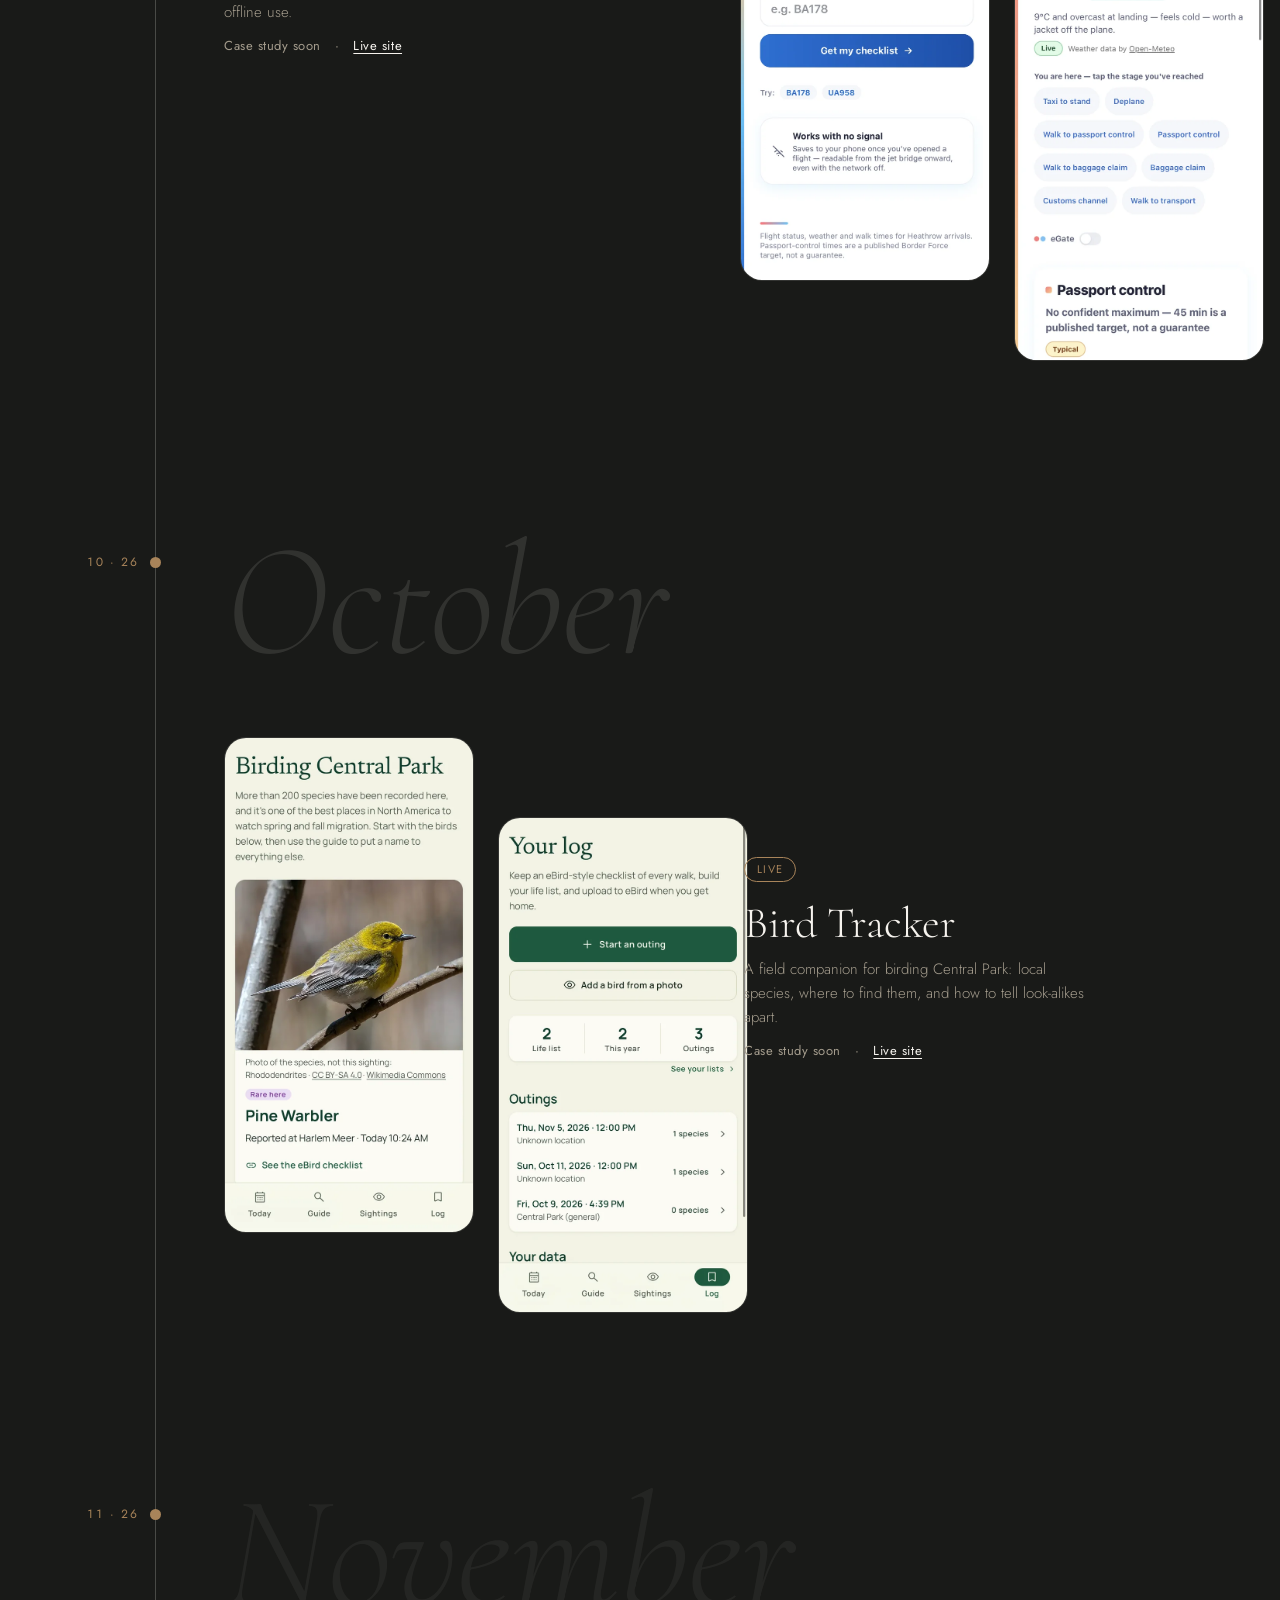
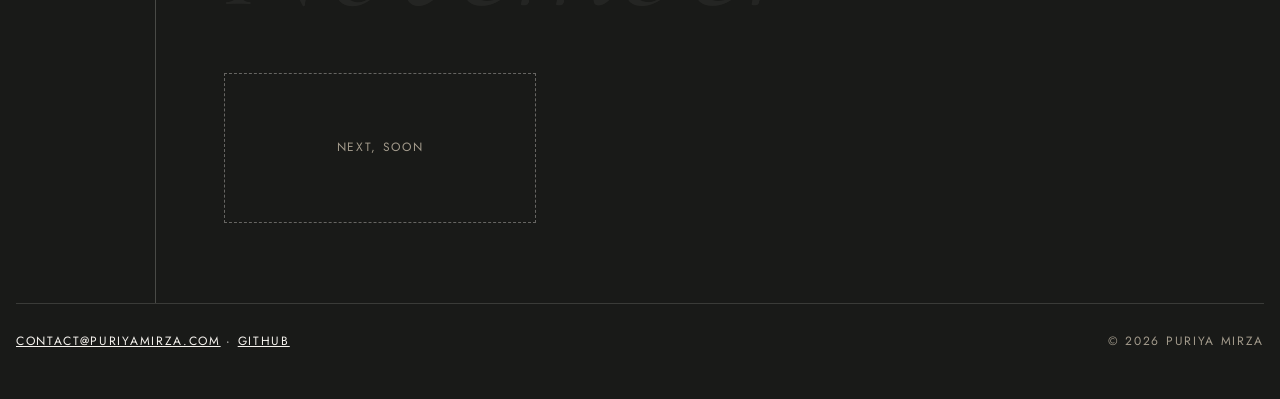
==== commit 5c53d3b3: "Homepage: paired app screenshots same size, second offset 80px down (48px on mobile) Co-Authored-By:" ====
--- a/index.html
+++ b/index.html
@@ -184,8 +184,8 @@
 .shots { display: flex; gap: 24px; align-items: flex-start; margin: 0; }
 .shot { margin: 0; flex: none; }
 .shot img { display: block; width: 100%; height: auto; border-radius: 22px; border: 1px solid rgba(246,243,238,0.12); }
-.shot.main { width: 300px; }
-.shot.sub { width: 190px; margin-top: 140px; }
+.shot.main, .shot.sub { width: 250px; }
+.shot.sub { margin-top: 80px; }   /* same size, slight vertical offset */
 @media (min-width: 1000px) {
   .weather .shots { grid-column: 8 / 13; grid-row: 1; justify-content: flex-end; }
   .weather .text { grid-column: 3 / 8; padding-top: 120px; }
@@ -195,8 +195,8 @@
 }
 @media (max-width: 999px) {
   .shots { gap: 16px; }
-  .shot.main { width: min(60%, 300px); }
-  .shot.sub { width: min(36%, 190px); margin-top: 80px; }
+  .shot.main, .shot.sub { width: min(calc(50% - 8px), 250px); }
+  .shot.sub { margin-top: 48px; }
 }
 </style>
 </head>
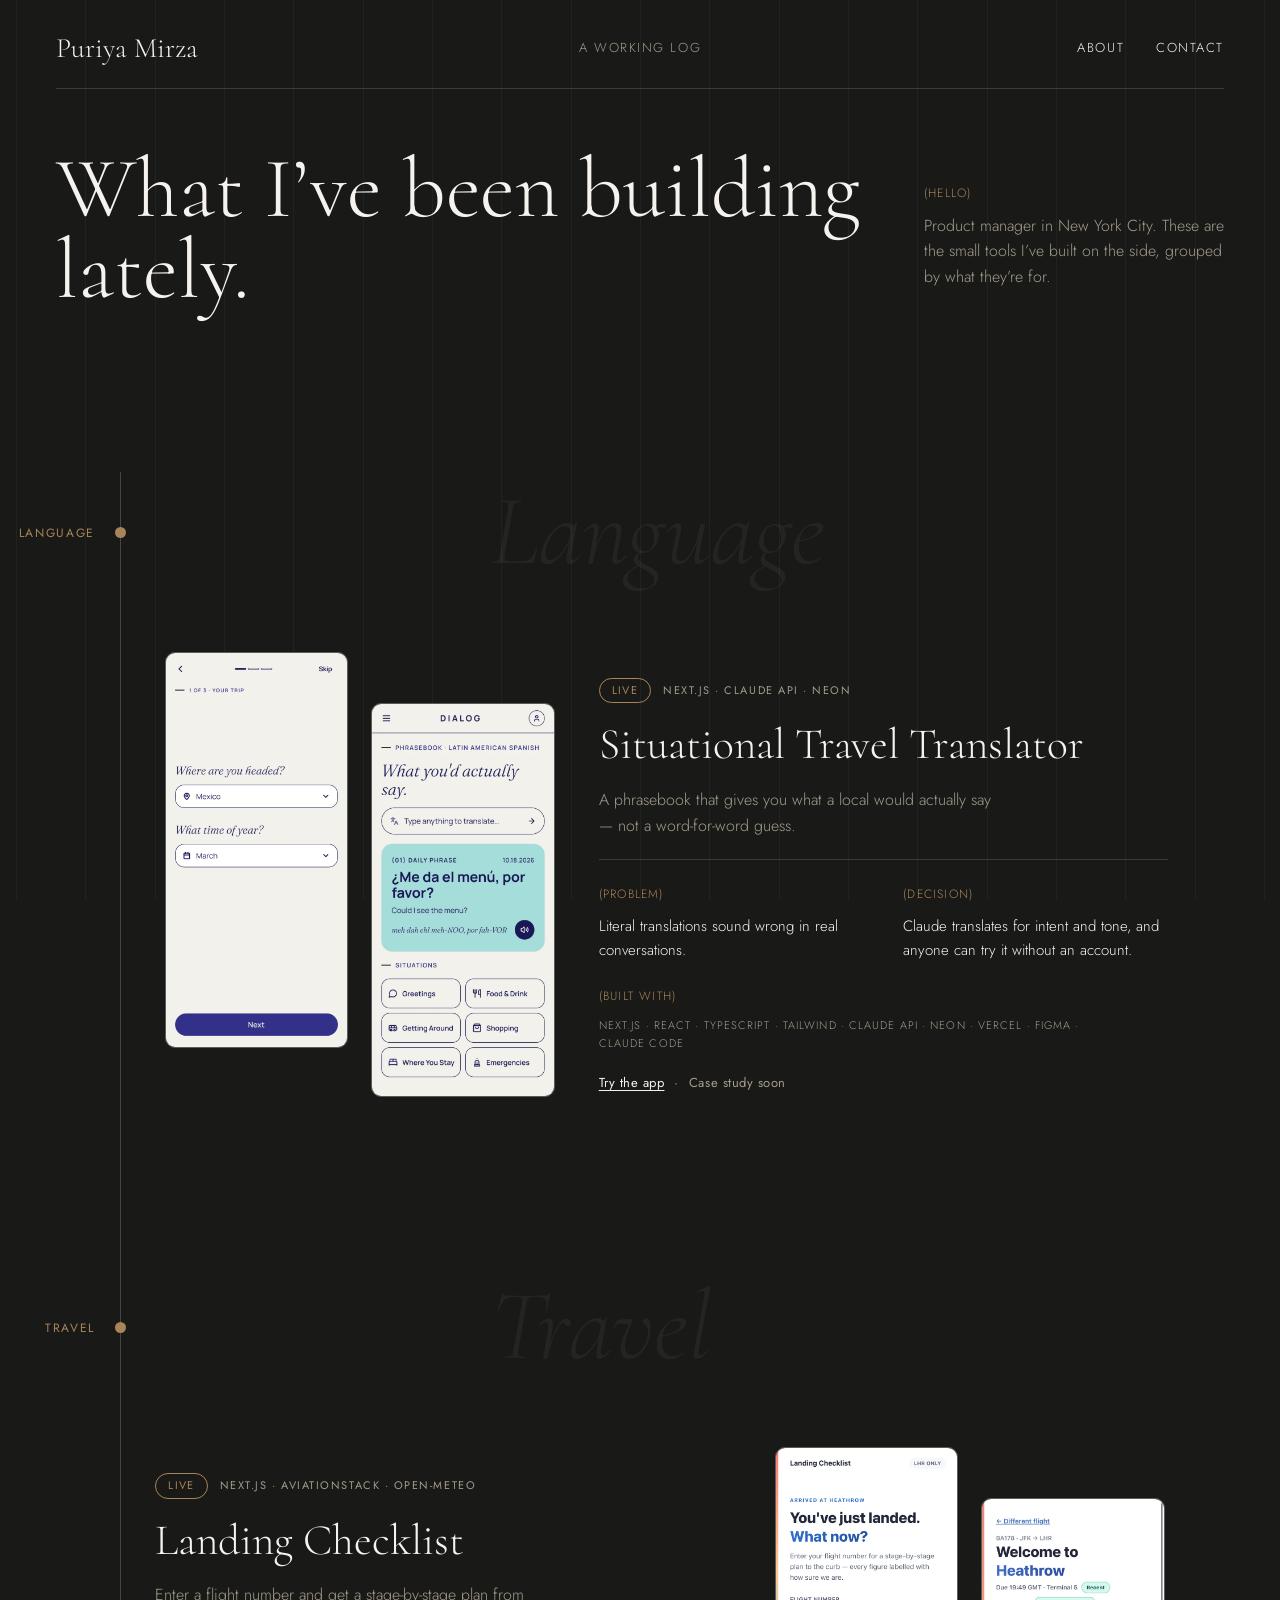
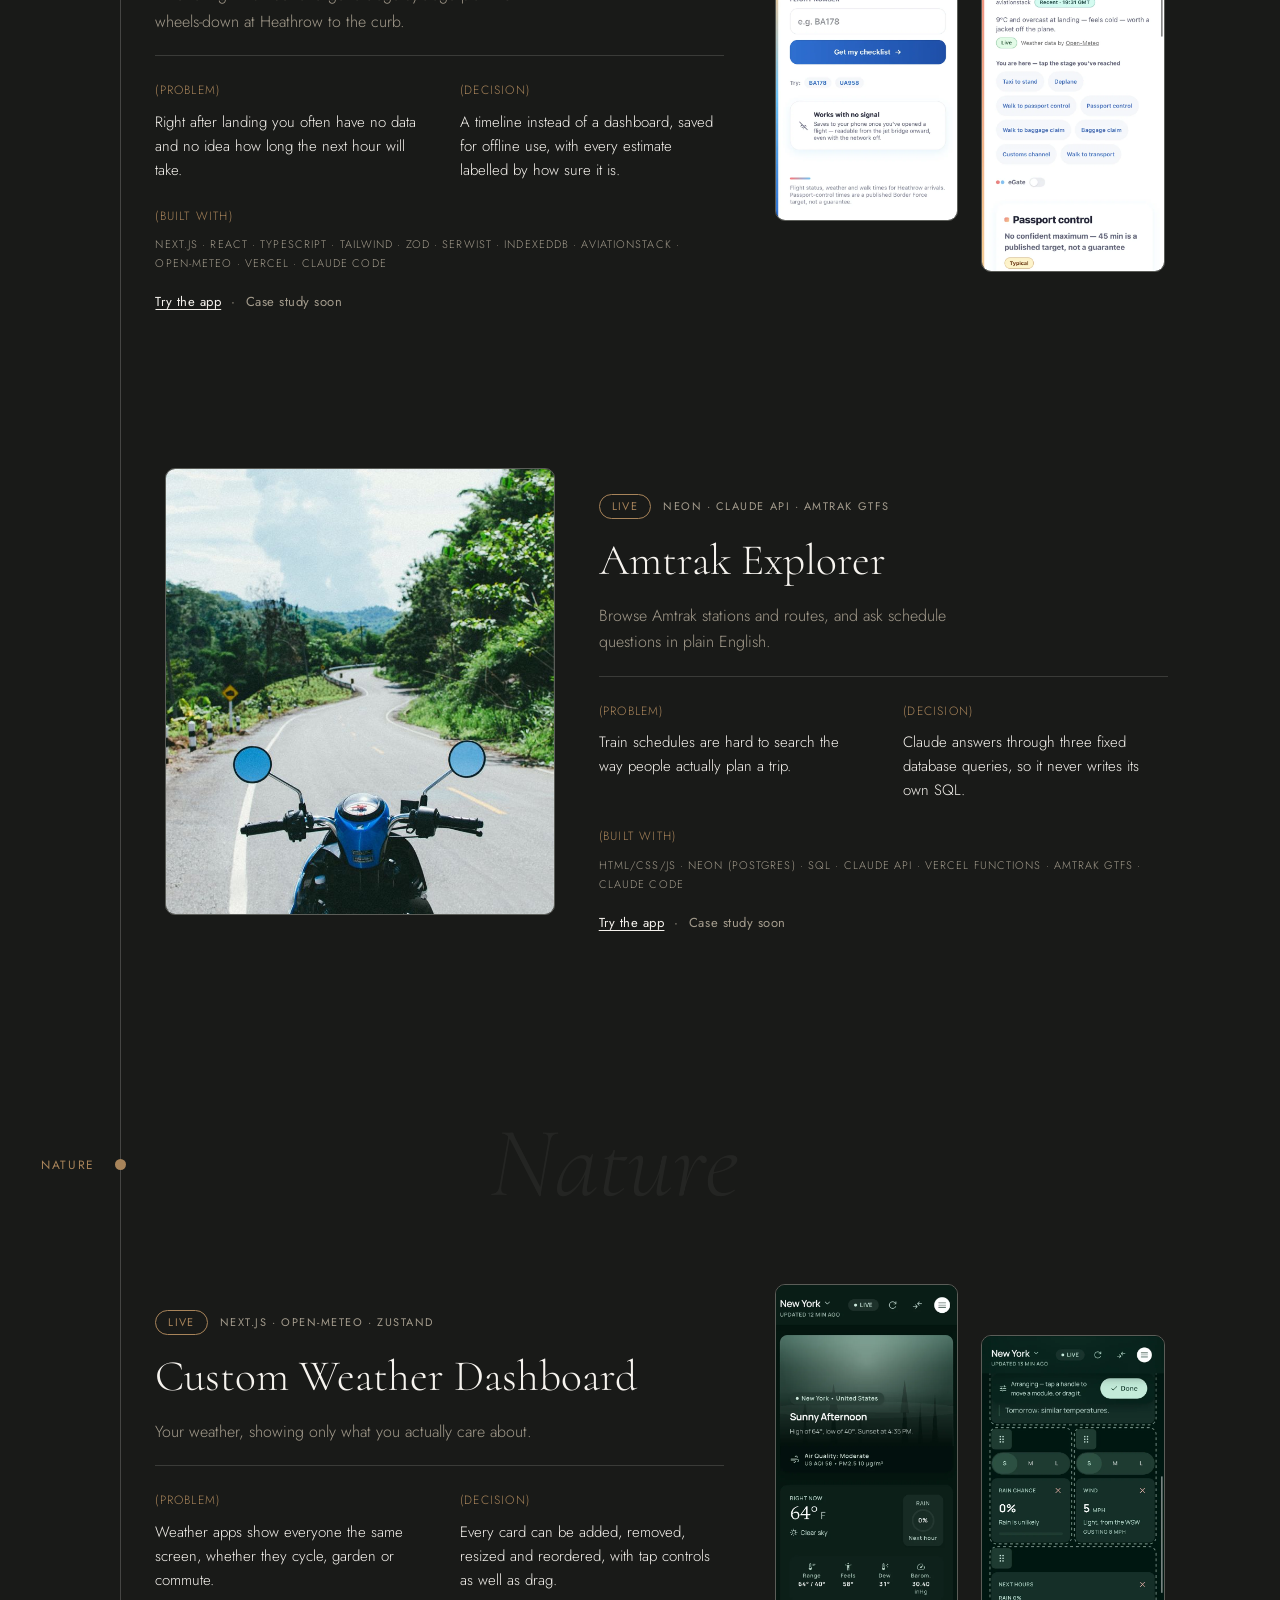
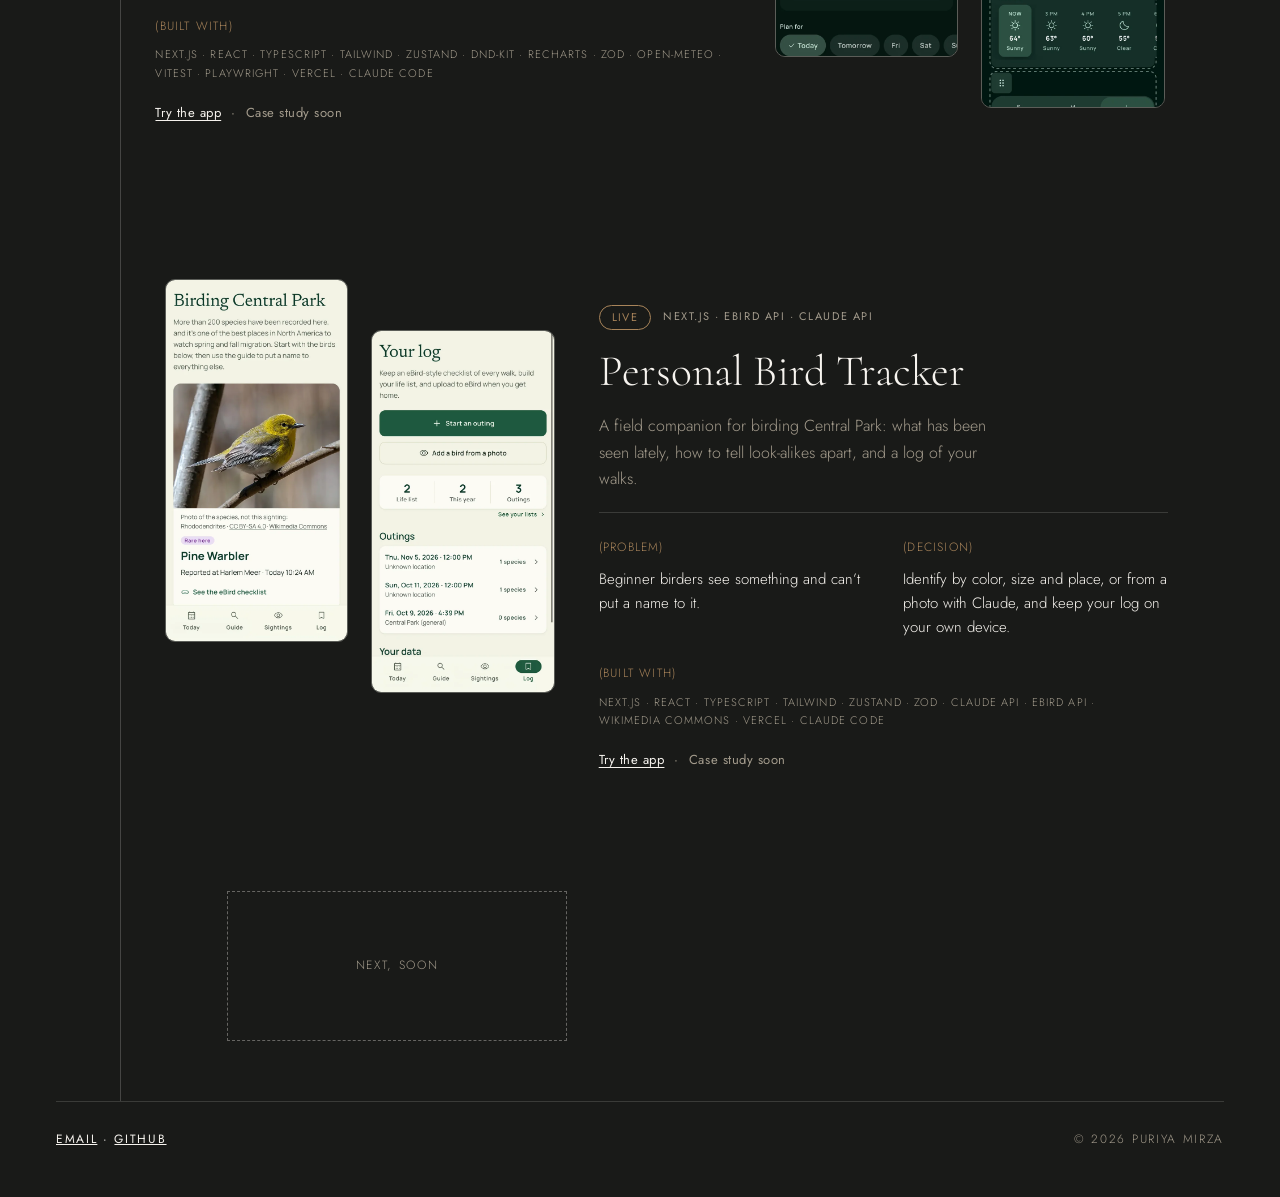
==== commit e7ca3508: "Homepage: match updated Figma (topics instead of months, full entries) - Projects grouped by topic o" ====
--- a/index.html
+++ b/index.html
@@ -9,195 +9,129 @@
 <link rel="preconnect" href="https://fonts.gstatic.com" crossorigin>
 <link rel="stylesheet" href="https://fonts.googleapis.com/css2?family=Cormorant:ital,wght@0,300;1,300&family=Jost:wght@300;400&display=swap">
 <style>
-/* Layout: dark almanac — a thin month spine on a 12-column field of hairlines; projects hang off their month at varied sizes. Single dark look by design (matches Figma option G). */
+/* Almanac, topic edition (Figma: "Portfolio Home · G — Almanac + Travel Translator").
+   Dark ground, hairline column field with the live site's pulse, projects grouped by topic on a spine. */
 :root {
-  --ink: #191a18;        /* page ground */
-  --paper: #f6f3ee;      /* primary text, line color */
-  --stone: #a39b8c;      /* secondary text */
-  --brass: #a8845a;      /* month markers, small labels */
-  --well: #37342e;       /* photo placeholder */
-  --line-a: 0.04;        /* resting line opacity */
-  --hi: 0.28;            /* pulse peak (matches live site) */
+  --ink: #191a18; --paper: #f6f3ee; --stone: #a39b8c; --brass: #a8845a; --frame-line: #5b5d58;
+  --line-a: 0.04;   /* resting line opacity (live site) */
+  --hi: 0.28;       /* pulse peak (live site) */
+  --lines: 18;
+  --spine-f: 0.08333;  /* spine on the first column line, as in Figma */
   --display: "Cormorant", "Cormorant Garamond", Georgia, "Times New Roman", serif;
   --body: "Jost", "Futura", "Avenir Next", "Helvetica Neue", Arial, sans-serif;
-  --cols: 12;
-  --spine: 1;
-  --lines: 18;          /* background lines: 1.5x the layout columns */
-  --spine-f: 0.11111;   /* spine sits on line 2 of 18 */
   color-scheme: dark;
 }
-@media (max-width: 999px) { :root { --cols: 6; --spine: 0; --lines: 9; --spine-f: 0; } }
-@media (max-width: 599px) { :root { --cols: 4; --lines: 6; } }
-
-html { background: var(--ink); }
+@media (max-width: 999px) { :root { --lines: 9; --spine-f: 0; } }
+@media (max-width: 599px) { :root { --lines: 6; } }
+
+*, *::before, *::after { box-sizing: border-box; }
+html { background: var(--ink); scroll-behavior: smooth; }
+@media (prefers-reduced-motion: reduce) { html { scroll-behavior: auto; } }
 body {
-  background: var(--ink);
-  color: var(--paper);
-  font-family: var(--body);
-  font-weight: 300;
-  font-size: 16px;
-  line-height: 1.6;
-  padding-left: max(16px, env(safe-area-inset-left, 0px));
-  padding-right: max(16px, env(safe-area-inset-right, 0px));
-  padding-block: 0;
-  overflow-x: hidden;
-  -webkit-font-smoothing: antialiased;
+  margin: 0; background: var(--ink); color: var(--paper);
+  font-family: var(--body); font-weight: 300; font-size: 16px; line-height: 1.6;
+  padding-inline: max(16px, env(safe-area-inset-left, 0px)) max(16px, env(safe-area-inset-right, 0px));
+  overflow-x: hidden; -webkit-font-smoothing: antialiased;
 }
 .frame { max-width: 1360px; margin-inline: auto; position: relative; z-index: 1; }
-
-/* Background column lines */
+a { color: inherit; }
+a:focus-visible { outline: 1px solid var(--brass); outline-offset: 4px; }
+.cap { font-weight: 400; font-size: 12px; letter-spacing: 0.14em; text-transform: uppercase; }
+.hello { color: var(--brass); font-size: 12px; letter-spacing: 0.1em; text-transform: uppercase; }
+
+/* Background column lines (unchanged from the live site) */
 .lines { position: fixed; inset: 0; pointer-events: none; z-index: 0; }
 .line { position: absolute; top: 0; bottom: 0; width: 1px; background: rgba(246, 243, 238, var(--line-a)); }
 .line i {
-  position: absolute; left: 0; width: 1px; height: 70vh; min-height: 420px; top: 0;
+  position: absolute; left: 0; top: 0; width: 1px; height: 70vh; min-height: 420px;
   opacity: 0; will-change: opacity, transform;
   background: linear-gradient(to bottom,
-    rgba(246,243,238,0) 0%,
-    rgba(246,243,238,calc(var(--hi) * 0.06)) 14%,
-    rgba(246,243,238,calc(var(--hi) * 0.28)) 28%,
-    rgba(246,243,238,calc(var(--hi) * 0.72)) 40%,
-    rgba(246,243,238,var(--hi)) 50%,
-    rgba(246,243,238,calc(var(--hi) * 0.72)) 60%,
-    rgba(246,243,238,calc(var(--hi) * 0.28)) 72%,
-    rgba(246,243,238,calc(var(--hi) * 0.06)) 86%,
+    rgba(246,243,238,0) 0%, rgba(246,243,238,calc(var(--hi) * 0.06)) 14%,
+    rgba(246,243,238,calc(var(--hi) * 0.28)) 28%, rgba(246,243,238,calc(var(--hi) * 0.72)) 40%,
+    rgba(246,243,238,var(--hi)) 50%, rgba(246,243,238,calc(var(--hi) * 0.72)) 60%,
+    rgba(246,243,238,calc(var(--hi) * 0.28)) 72%, rgba(246,243,238,calc(var(--hi) * 0.06)) 86%,
     rgba(246,243,238,0) 100%);
 }
 
-/* Type */
-.cap { font-family: var(--body); font-weight: 400; font-size: 12px; letter-spacing: 0.14em; text-transform: uppercase; }
-a { color: inherit; }
-a:focus-visible, button:focus-visible, input:focus-visible { outline: 1px solid var(--brass); outline-offset: 4px; }
-
 /* Header */
-.top { display: grid; grid-template-columns: 1fr auto 1fr; align-items: center; gap: 16px; padding-block: 34px 26px; border-bottom: 1px solid rgba(246,243,238,0.15); }
+.top { display: grid; grid-template-columns: 1fr auto 1fr; align-items: center; gap: 16px; margin-inline: 40px; padding-block: 34px 26px; border-bottom: 1px solid rgba(246,243,238,0.15); }
 .logo { font-family: var(--display); font-weight: 300; font-size: 28px; line-height: 1; text-decoration: none; }
-.tag { color: var(--stone); }
-.nav { justify-self: end; display: flex; gap: 32px; }
+.tag { color: var(--stone); font-weight: 300; font-size: 13px; letter-spacing: 0.12em; }
+.nav { justify-self: end; display: flex; gap: 32px; font-weight: 300; font-size: 13px; letter-spacing: 0.12em; }
 .nav a { text-decoration: none; }
 .nav a:hover { color: var(--brass); }
-@media (max-width: 599px) { .top { grid-template-columns: 1fr auto; } .tag { display: none; } .nav { gap: 20px; } }
 
 /* Intro */
-.intro { display: grid; grid-template-columns: repeat(var(--cols), 1fr); padding-block: 64px 120px; gap: 24px 0; }
-.intro h1 { grid-column: 1 / 9; margin: 0; font-family: var(--display); font-weight: 300; font-size: clamp(52px, 7.2vw, 104px); line-height: 0.95; letter-spacing: -0.01em; text-wrap: balance; }
-.intro .note { grid-column: 10 / 13; align-self: start; padding-top: 18px; max-width: 34ch; }
+.intro { display: flex; justify-content: space-between; gap: 40px; margin-inline: 40px; padding-block: 60px 160px; }
+.intro h1 { margin: 0; max-width: 900px; font-family: var(--display); font-weight: 300; font-size: clamp(52px, 6.7vw, 96px); line-height: 0.95; }
+.intro .note { flex: 0 0 300px; padding-top: 30px; }
 .intro .note p { margin: 8px 0 0; color: var(--stone); }
-.hello { color: var(--brass); font-size: 12px; letter-spacing: 0.1em; text-transform: uppercase; }
-@media (max-width: 999px) { .intro { padding-block: 48px 72px; } .intro h1, .intro .note { grid-column: 1 / -1; } .intro .note { padding-top: 0; } }
-
-/* Timeline */
-.tl { position: relative; padding-bottom: 80px; }
-.tl::before { content: ""; position: absolute; top: 0; bottom: 0; width: 1px; background: rgba(246,243,238,0.22);
-  left: calc(100% * var(--spine-f)); }
-.month { position: relative; display: grid; grid-template-columns: repeat(var(--cols), 1fr); padding-top: 40px; }
-.month + .month { margin-top: 120px; }
-.mnum { position: absolute; top: 72px; left: calc(100% * var(--spine-f) - 108px); width: 92px; text-align: right; color: var(--brass); font-variant-numeric: tabular-nums; }
-.dot { position: absolute; top: 76px; left: calc(100% * var(--spine-f) - 5px); width: 11px; height: 11px; border-radius: 50%; background: var(--brass); }
-.ghost { grid-column: 3 / 12; margin: 0; font-family: var(--display); font-style: italic; font-weight: 300; font-size: clamp(76px, 12.5vw, 180px); line-height: 1; color: var(--paper); opacity: 0.11; pointer-events: none; user-select: none; }
-.month.later .ghost { opacity: 0.05; }
-
-.entry { grid-column: 1 / -1; display: grid; grid-template-columns: repeat(var(--cols), 1fr); align-items: start; column-gap: 0; row-gap: 28px; margin-top: 56px; }
-.ph { margin: 0; background: var(--well); overflow: hidden; max-width: 100%; }
-.ph img { display: block; width: 100%; height: 100%; object-fit: cover; }
-.text { display: grid; gap: 12px; justify-items: start; padding-right: 24px; min-width: 0; }
+
+/* Timeline of topics */
+.tl { position: relative; padding-bottom: 60px; }
+.tl::before { content: ""; position: absolute; top: 0; bottom: 0; width: 1px; background: rgba(246,243,238,0.2); left: calc(100% * var(--spine-f)); }
+.topic { position: relative; padding-top: 0; }
+.topic + .topic { margin-top: 170px; }
+.ghost { margin: 0 0 0 38%; font-family: var(--display); font-style: italic; font-weight: 300; font-size: 100px; line-height: 1.2; color: var(--paper); opacity: 0.05; user-select: none; }
+.tlabel { position: absolute; top: 52px; left: calc(100% * var(--spine-f) - 121px); width: 96px; text-align: right; color: var(--brass); }
+.dot { position: absolute; top: 55px; left: calc(100% * var(--spine-f) - 5px); width: 11px; height: 11px; border-radius: 50%; background: var(--brass); }
+
+.entry { display: grid; align-items: start; margin-top: 60px; }
+.entry + .entry { margin-top: 155px; }
+.shots { display: flex; gap: 23px; align-items: flex-start; }
+.shot { margin: 0; flex: 1 1 0; min-width: 0; }
+.shot img { display: block; width: 100%; height: auto; border-radius: 10px; border: 1px solid var(--frame-line); }
+.shot + .shot { margin-top: 51px; }   /* same size, slight vertical offset */
+.shots.single .shot.photo img { aspect-ratio: 425 / 487; object-fit: cover; }
+
+.text { display: grid; gap: 20px; justify-items: start; min-width: 0; }
+.meta { display: flex; flex-wrap: wrap; align-items: center; gap: 12px; }
 .chip { display: inline-block; padding: 5px 12px; border: 1px solid rgba(246,243,238,0.45); border-radius: 999px; font-size: 11px; letter-spacing: 0.12em; text-transform: uppercase; font-weight: 400; line-height: 1.2; }
-.text h2 { margin: 8px 0 0; font-family: var(--display); font-weight: 300; font-size: clamp(34px, 3.4vw, 48px); line-height: 1; text-wrap: balance; }
-.text p { margin: 0; color: var(--stone); font-size: 15px; max-width: 38ch; }
-.links { display: flex; gap: 14px; align-items: baseline; font-weight: 400; font-size: 13px; letter-spacing: 0.04em; }
+.chip.live { border-color: var(--brass); color: var(--brass); }
+.meta .stack { color: var(--stone); font-size: 11px; }
+.text h3 { margin: 0; font-family: var(--display); font-weight: 300; font-size: clamp(34px, 3.4vw, 48px); line-height: 1; text-wrap: balance; }
+.lede { margin: 0; color: var(--stone); font-size: 16px; line-height: 1.65; max-width: 44ch; }
+.pd { display: grid; grid-template-columns: 1fr 1fr; gap: 40px; width: 100%; padding-top: 20px; border-top: 1px solid rgba(246,243,238,0.15); }
+.pd p, .built p { margin: 8px 0 0; font-size: 15px; }
+.built p.cap { color: var(--stone); font-size: 11px; font-weight: 300; letter-spacing: 0.1em; line-height: 1.7; }
+.links { display: flex; gap: 10px; align-items: baseline; font-weight: 400; font-size: 13px; letter-spacing: 0.04em; }
 .links a { text-underline-offset: 3px; }
 .links a:hover { color: var(--brass); }
 .links span { color: var(--stone); }
 
-/* Wide placements (12 columns) */
+/* Desktop placements, proportional to the 1360px Figma frame */
 @media (min-width: 1000px) {
-  .weather .ph { grid-column: 8 / 13; grid-row: 1; aspect-ratio: 600 / 400; margin-top: -150px; }
-  .weather .text { grid-column: 3 / 8; grid-row: 1; padding-top: 40px; }
-  .amtrak .ph { grid-column: 3 / 6; grid-row: 1; aspect-ratio: 340 / 440; margin-top: 40px; }
-  .amtrak .text { grid-column: 7 / 11; grid-row: 1; align-self: center; padding-top: 80px; }
-  .landing .ph { grid-column: 9 / 13; grid-row: 1; aspect-ratio: 360 / 520; margin-top: 40px; }
-  .landing .text { padding-top: 120px !important; }
-  .landing .text { grid-column: 3 / 7; grid-row: 1; padding-top: 40px; }
-  .bird .ph.main { grid-column: 3 / 7; grid-row: 1 / span 2; aspect-ratio: 1; }
-  .bird .text { grid-column: 8 / 12; grid-row: 1; padding-top: 20px; padding-left: 0; }
-  .bird .note-ph { grid-column: 8 / 10; grid-row: 2; align-self: end; }
-  .next { grid-column: 3 / 6; }
-}
-/* Narrow: stacked to the right of the spine */
+  .entry { grid-template-columns: 162fr 425fr 48fr 620fr 105fr; }
+  .entry .shots { grid-column: 2; grid-row: 1; }
+  .entry .text { grid-column: 4; grid-row: 1; padding-top: 26px; }
+  .entry.flip { grid-template-columns: 152fr 620fr 55fr 425fr 108fr; }
+  .entry.flip .text { grid-column: 2; }
+  .entry.flip .shots { grid-column: 4; }
+}
+/* Narrow: stacked beside the spine */
 @media (max-width: 999px) {
-  .ghost { grid-column: 1 / -1; padding-left: 28px; }
-  .mnum { position: static; grid-column: 1 / -1; order: -1; text-align: left; width: auto; padding-left: 28px; margin-bottom: 4px; }
-  .dot { top: 46px; }
-  .entry { margin-top: 32px; padding-left: 28px; row-gap: 20px; }
-  .entry + .entry { margin-top: 72px; }
-  .entry > * { grid-column: 1 / -1; }
-  .weather .ph { aspect-ratio: 4 / 3; }
-  .amtrak .ph { aspect-ratio: 3 / 4; max-width: 420px; }
-  .landing .ph { aspect-ratio: 3 / 4; max-width: 420px; }
-  .bird .ph.main { aspect-ratio: 1; }
-  .bird .note-ph { max-width: 260px; }
-  .next { grid-column: 1 / -1; margin-left: 28px; }
-  .month + .month { margin-top: 72px; }
-}
-.ph.sq img { object-position: 58% 50%; }
-.note-ph figure { margin: 0; }
-.note-ph .ph { aspect-ratio: 240 / 160; }
-.note-ph .ph img { filter: grayscale(1) contrast(1.05); }
-.note-ph figcaption { margin-top: 10px; color: var(--stone); font-size: 11px; letter-spacing: 0.1em; text-transform: uppercase; }
-.next { margin-top: 40px; height: 150px; display: grid; place-items: center; border: 1px dashed rgba(246,243,238,0.35); color: var(--stone); }
-
-/* Footer */
-.foot { display: flex; flex-wrap: wrap; justify-content: space-between; gap: 12px 24px; padding-block: 28px 48px; border-top: 1px solid rgba(246,243,238,0.15); }
-.foot .copy { color: var(--stone); }
-
-*, *::before, *::after { box-sizing: border-box; }
-body { margin: 0; }
-html { scroll-behavior: smooth; }
-@media (prefers-reduced-motion: reduce) { html { scroll-behavior: auto; } }
-.soon { color: var(--stone); }
-
-/* Status chip: Live uses the brass accent (design system) */
-.chip.live { border-color: var(--brass); color: var(--brass); }
-.meta { display: flex; flex-wrap: wrap; align-items: center; gap: 12px; }
-.meta .stack { color: var(--stone); font-size: 11px; letter-spacing: 0.14em; }
-
-/* Featured entry: Travel Translator */
-.translator .ph { background: none; aspect-ratio: 794 / 1700; max-width: 300px; }
-.translator .ph img { object-fit: contain; }
-.translator .text { gap: 20px; padding-right: 0; }
-.translator .lede { font-size: 16px; line-height: 1.65; max-width: 44ch; }
-.pd { display: grid; grid-template-columns: 1fr 1fr; gap: 40px; width: 100%; padding-top: 20px; border-top: 1px solid rgba(246,243,238,0.15); }
-.pd p, .built p { margin: 8px 0 0; color: var(--paper); font-size: 15px; }
-.built p.cap { color: var(--stone); font-size: 11px; font-weight: 300; letter-spacing: 0.1em; line-height: 1.7; max-width: none; }
-@media (min-width: 1000px) {
-  .translator { margin-top: 120px; }
-  .translator .ph { grid-column: 3 / 6; grid-row: 1; }
-  .translator .text { grid-column: 7 / 13; grid-row: 1; padding-top: 40px; }
-}
-@media (max-width: 999px) {
-  .translator .ph { max-width: 260px; }
+  .top, .intro { margin-inline: 0; }
+  .intro { flex-direction: column; padding-block: 48px 80px; }
+  .intro .note { flex: none; padding-top: 0; max-width: 34ch; }
+  .ghost { margin-left: 28px; font-size: clamp(64px, 16vw, 100px); }
+  .tlabel { position: static; display: block; width: auto; text-align: left; padding-left: 28px; margin-bottom: -8px; }
+  .dot { top: 7px; }
+  .entry { margin-top: 32px; padding-left: 28px; row-gap: 28px; }
+  .entry + .entry { margin-top: 88px; }
+  .shots { max-width: 440px; gap: 16px; }
+  .shot + .shot { margin-top: 40px; }
 }
 @media (max-width: 599px) {
+  .top { grid-template-columns: 1fr auto; } .tag { display: none; } .nav { gap: 20px; }
   .pd { grid-template-columns: 1fr; gap: 20px; }
 }
 
-/* App screenshots: a main phone screen and a smaller second one */
-.shots { display: flex; gap: 24px; align-items: flex-start; margin: 0; }
-.shot { margin: 0; flex: none; }
-.shot img { display: block; width: 100%; height: auto; border-radius: 22px; border: 1px solid rgba(246,243,238,0.12); }
-.shot.main, .shot.sub { width: 250px; }
-.shot.sub { margin-top: 80px; }   /* same size, slight vertical offset */
-@media (min-width: 1000px) {
-  .weather .shots { grid-column: 8 / 13; grid-row: 1; justify-content: flex-end; }
-  .weather .text { grid-column: 3 / 8; padding-top: 120px; }
-  .landing .shots { grid-column: 8 / 13; grid-row: 1; justify-content: flex-end; margin-top: 40px; }
-  .bird .shots { grid-column: 3 / 8; grid-row: 1; }
-  .bird .text { grid-column: 8 / 12; padding-top: 120px; }
-}
-@media (max-width: 999px) {
-  .shots { gap: 16px; }
-  .shot.main, .shot.sub { width: min(calc(50% - 8px), 250px); }
-  .shot.sub { margin-top: 48px; }
-}
+/* Next slot + footer */
+.next { margin: 120px 0 0 calc(100% * var(--spine-f) + 107px); width: 340px; max-width: calc(100% - 28px); height: 150px; display: grid; place-items: center; border: 1px dashed rgba(246,243,238,0.35); color: var(--stone); font-weight: 300; }
+@media (max-width: 999px) { .next { margin-left: 28px; } }
+.foot { display: flex; flex-wrap: wrap; justify-content: space-between; gap: 12px 24px; margin-inline: 40px; padding-block: 28px 48px; border-top: 1px solid rgba(246,243,238,0.15); }
+@media (max-width: 999px) { .foot { margin-inline: 0; } }
+.foot .copy { color: var(--stone); font-weight: 300; }
 </style>
 </head>
 <body>
@@ -208,106 +142,120 @@
   <header class="top">
     <a class="logo" href="/" id="top">Puriya Mirza</a>
     <span class="cap tag">A working log</span>
-    <nav class="nav cap" aria-label="Main"><a href="#work">Projects</a><a href="#contact">Contact</a></nav>
+    <nav class="nav cap" aria-label="Main"><a href="#about">About</a><a href="#contact">Contact</a></nav>
   </header>
 
-  <section class="intro">
-    <h1>What I’ve been making lately.</h1>
+  <section class="intro" id="about">
+    <h1>What I’ve been building lately.</h1>
     <div class="note">
       <span class="hello">(Hello)</span>
-      <p>Product manager in New York City. These are the small tools I’ve built on the side, in the order I started them.</p>
+      <p>Product manager in New York City. These are the small tools I’ve built on the side, grouped by what they’re for.</p>
     </div>
   </section>
 
   <main class="tl" id="work">
-    <section class="month" aria-labelledby="m-aug">
-      <span class="dot"></span><span class="cap mnum">08 · 26</span>
-      <p class="ghost" id="m-aug">August</p>
-      <article class="entry weather">
-        <div class="shots">
-          <figure class="shot main"><img src="img/weather-1.webp" width="640" height="1309" loading="lazy" alt="Weather Dashboard: New York forecast card, current temperature and conditions"></figure>
-          <figure class="shot sub"><img src="img/weather-2.webp" width="640" height="1309" loading="lazy" alt="Weather Dashboard in arrange mode, with resizable rain, wind and hourly modules"></figure>
-        </div>
-        <div class="text">
-          <span class="chip live">Live</span>
-          <h2>Weather Dashboard</h2>
-          <p>A customizable weather dashboard: pick the readings you want, arrange them, and check any location with live Open-Meteo data.</p>
-          <div class="links"><span class="soon">Case study soon</span><span>·</span><a href="https://weather-dashboard-one-neon.vercel.app" target="_blank" rel="noopener">Live site</a></div>
-        </div>
-      </article>
-
-      <article class="entry translator">
-        <figure class="ph"><img src="img/translator-app.webp" width="794" height="1700" loading="lazy" alt="Dialog app home screen: a daily phrase card with pronunciation and a grid of travel situations"></figure>
-        <div class="text">
-          <div class="meta"><span class="chip live">Live</span><span class="cap stack">Next.js · Claude&nbsp;API · Neon</span></div>
-          <h2>Situational Travel Translator</h2>
-          <p class="lede">A phrasebook that gives you what a local would actually say — not a word-for-word guess.</p>
-          <div class="pd">
-            <div><span class="hello">(Problem)</span><p>Literal translations sound wrong in real conversations.</p></div>
-            <div><span class="hello">(Decision)</span><p>Claude translates for intent and tone, and anyone can try it without an account.</p></div>
-          </div>
-          <div class="built"><span class="hello">(Built with)</span><p class="cap">Next.js · React · TypeScript · Tailwind · Claude&nbsp;API · Neon · Vercel · Figma · Claude&nbsp;Code</p></div>
-          <div class="links"><span class="soon">Case study soon</span><span>·</span><a href="https://travel-translator-phi.vercel.app" target="_blank" rel="noopener">Try the app</a></div>
-        </div>
-      </article>
+    <section class="topic" aria-labelledby="t-language">
+      <span class="dot" aria-hidden="true"></span><span class="cap tlabel" aria-hidden="true">Language</span>
+      <h2 class="ghost" id="t-language">Language</h2>
+        <article class="entry translator">
+          <div class="shots">
+            <figure class="shot"><img src="img/translator-1.webp" width="640" height="1388" loading="lazy" alt="Dialog onboarding: choose where you are headed and what time of year"></figure>
+            <figure class="shot"><img src="img/translator-2.webp" width="640" height="1384" loading="lazy" alt="Dialog home screen: a daily phrase with pronunciation and a grid of travel situations"></figure>
+          </div>
+          <div class="text">
+            <div class="meta"><span class="chip live">Live</span><span class="cap stack">Next.js · Claude&nbsp;API · Neon</span></div>
+            <h3>Situational Travel Translator</h3>
+            <p class="lede">A phrasebook that gives you what a local would actually say — not a word-for-word guess.</p>
+            <div class="pd">
+              <div><span class="hello">(Problem)</span><p>Literal translations sound wrong in real conversations.</p></div>
+              <div><span class="hello">(Decision)</span><p>Claude translates for intent and tone, and anyone can try it without an account.</p></div>
+            </div>
+            <div class="built"><span class="hello">(Built with)</span><p class="cap">Next.js · React · TypeScript · Tailwind · Claude&nbsp;API · Neon · Vercel · Figma · Claude&nbsp;Code</p></div>
+            <div class="links"><a href="https://travel-translator-phi.vercel.app" target="_blank" rel="noopener">Try the app</a><span>·</span><span class="soon">Case study soon</span></div>
+          </div>
+        </article>
     </section>
-
-    <section class="month" aria-labelledby="m-sep">
-      <span class="dot"></span><span class="cap mnum">09 · 26</span>
-      <p class="ghost" id="m-sep">September</p>
-      <article class="entry amtrak">
-        <figure class="ph"><img src="img/scooter-road.jpg" alt="View from a scooter's handlebars down a winding road through green hills"></figure>
-        <div class="text">
-          <span class="chip live">Live</span>
-          <h2>Amtrak Explorer</h2>
-          <p>Find affordable Amtrak trips out of Penn Station by asking in plain English.</p>
-          <div class="links"><span class="soon">Case study soon</span><span>·</span><a href="https://amtrak-explorer.vercel.app" target="_blank" rel="noopener">Live site</a></div>
-        </div>
-      </article>
-      <article class="entry landing">
-        <div class="shots">
-          <figure class="shot main"><img src="img/landing-1.webp" width="640" height="1309" loading="lazy" alt="Landing Checklist start screen: enter a flight number to get a plan to the curb"></figure>
-          <figure class="shot sub"><img src="img/landing-2.webp" width="640" height="1309" loading="lazy" alt="Landing Checklist for flight BA178: arrival weather and the stages from taxi to transport"></figure>
-        </div>
-        <div class="text">
-          <span class="chip live">Live</span>
-          <h2>Landing Checklist</h2>
-          <p>A stage-by-stage plan from Heathrow landing to the curb, built from your flight number and saved for offline use.</p>
-          <div class="links"><span class="soon">Case study soon</span><span>·</span><a href="https://landing-checklist.vercel.app" target="_blank" rel="noopener">Live site</a></div>
-        </div>
-      </article>
+    <section class="topic" aria-labelledby="t-travel">
+      <span class="dot" aria-hidden="true"></span><span class="cap tlabel" aria-hidden="true">Travel</span>
+      <h2 class="ghost" id="t-travel">Travel</h2>
+        <article class="entry landing flip">
+          <div class="shots">
+            <figure class="shot"><img src="img/landing-1.webp" width="640" height="1309" loading="lazy" alt="Landing Checklist start screen: enter a flight number to get a plan to the curb"></figure>
+            <figure class="shot"><img src="img/landing-2.webp" width="640" height="1309" loading="lazy" alt="Landing Checklist for flight BA178: arrival weather and the stages from taxi to transport"></figure>
+          </div>
+          <div class="text">
+            <div class="meta"><span class="chip live">Live</span><span class="cap stack">Next.js · Aviationstack · Open-Meteo</span></div>
+            <h3>Landing Checklist</h3>
+            <p class="lede">Enter a flight number and get a stage-by-stage plan from wheels-down at Heathrow to the curb.</p>
+            <div class="pd">
+              <div><span class="hello">(Problem)</span><p>Right after landing you often have no data and no idea how long the next hour will take.</p></div>
+              <div><span class="hello">(Decision)</span><p>A timeline instead of a dashboard, saved for offline use, with every estimate labelled by how sure it is.</p></div>
+            </div>
+            <div class="built"><span class="hello">(Built with)</span><p class="cap">Next.js · React · TypeScript · Tailwind · Zod · Serwist · IndexedDB · Aviationstack · Open‑Meteo · Vercel · Claude&nbsp;Code</p></div>
+            <div class="links"><a href="https://landing-checklist.vercel.app" target="_blank" rel="noopener">Try the app</a><span>·</span><span class="soon">Case study soon</span></div>
+          </div>
+        </article>
+        <article class="entry amtrak">
+          <div class="shots single"><figure class="shot photo"><img src="img/scooter-road.jpg" loading="lazy" alt="View from a scooter's handlebars down a winding road through green hills"></figure></div>
+          <div class="text">
+            <div class="meta"><span class="chip live">Live</span><span class="cap stack">Neon · Claude&nbsp;API · Amtrak&nbsp;GTFS</span></div>
+            <h3>Amtrak Explorer</h3>
+            <p class="lede">Browse Amtrak stations and routes, and ask schedule questions in plain English.</p>
+            <div class="pd">
+              <div><span class="hello">(Problem)</span><p>Train schedules are hard to search the way people actually plan a trip.</p></div>
+              <div><span class="hello">(Decision)</span><p>Claude answers through three fixed database queries, so it never writes its own SQL.</p></div>
+            </div>
+            <div class="built"><span class="hello">(Built with)</span><p class="cap">HTML/CSS/JS · Neon&nbsp;(Postgres) · SQL · Claude&nbsp;API · Vercel&nbsp;Functions · Amtrak&nbsp;GTFS · Claude&nbsp;Code</p></div>
+            <div class="links"><a href="https://amtrak-explorer.vercel.app" target="_blank" rel="noopener">Try the app</a><span>·</span><span class="soon">Case study soon</span></div>
+          </div>
+        </article>
     </section>
-
-    <section class="month" aria-labelledby="m-oct">
-      <span class="dot"></span><span class="cap mnum">10 · 26</span>
-      <p class="ghost" id="m-oct">October</p>
-      <article class="entry bird">
-        <div class="shots">
-          <figure class="shot main"><img src="img/bird-1.webp" width="640" height="1309" loading="lazy" alt="Bird Tracker: a Pine Warbler sighting reported at Harlem Meer in Central Park"></figure>
-          <figure class="shot sub"><img src="img/bird-2.webp" width="640" height="1309" loading="lazy" alt="Bird Tracker log: life list totals and recent outings"></figure>
-        </div>
-        <div class="text">
-          <span class="chip live">Live</span>
-          <h2>Bird Tracker</h2>
-          <p>A field companion for birding Central Park: local species, where to find them, and how to tell look-alikes apart.</p>
-          <div class="links"><span class="soon">Case study soon</span><span>·</span><a href="https://nyc-bird-tracker.vercel.app" target="_blank" rel="noopener">Live site</a></div>
-        </div>
-      </article>
+    <section class="topic" aria-labelledby="t-nature">
+      <span class="dot" aria-hidden="true"></span><span class="cap tlabel" aria-hidden="true">Nature</span>
+      <h2 class="ghost" id="t-nature">Nature</h2>
+        <article class="entry weather flip">
+          <div class="shots">
+            <figure class="shot"><img src="img/weather-1.webp" width="640" height="1309" loading="lazy" alt="Weather Dashboard: New York forecast card, current temperature and conditions"></figure>
+            <figure class="shot"><img src="img/weather-2.webp" width="640" height="1309" loading="lazy" alt="Weather Dashboard in arrange mode, with resizable rain, wind and hourly modules"></figure>
+          </div>
+          <div class="text">
+            <div class="meta"><span class="chip live">Live</span><span class="cap stack">Next.js · Open-Meteo · Zustand</span></div>
+            <h3>Custom Weather Dashboard</h3>
+            <p class="lede">Your weather, showing only what you actually care about.</p>
+            <div class="pd">
+              <div><span class="hello">(Problem)</span><p>Weather apps show everyone the same screen, whether they cycle, garden or commute.</p></div>
+              <div><span class="hello">(Decision)</span><p>Every card can be added, removed, resized and reordered, with tap controls as well as drag.</p></div>
+            </div>
+            <div class="built"><span class="hello">(Built with)</span><p class="cap">Next.js · React · TypeScript · Tailwind · Zustand · dnd‑kit · Recharts · Zod · Open‑Meteo · Vitest · Playwright · Vercel · Claude&nbsp;Code</p></div>
+            <div class="links"><a href="https://weather-dashboard-one-neon.vercel.app" target="_blank" rel="noopener">Try the app</a><span>·</span><span class="soon">Case study soon</span></div>
+          </div>
+        </article>
+        <article class="entry bird">
+          <div class="shots">
+            <figure class="shot"><img src="img/bird-1.webp" width="640" height="1275" loading="lazy" alt="Bird Tracker: a Pine Warbler sighting reported at Harlem Meer in Central Park"></figure>
+            <figure class="shot"><img src="img/bird-2.webp" width="640" height="1275" loading="lazy" alt="Bird Tracker log: life list totals and recent outings"></figure>
+          </div>
+          <div class="text">
+            <div class="meta"><span class="chip live">Live</span><span class="cap stack">Next.js · eBird&nbsp;API · Claude&nbsp;API</span></div>
+            <h3>Personal Bird Tracker</h3>
+            <p class="lede">A field companion for birding Central Park: what has been seen lately, how to tell look-alikes apart, and a log of your walks.</p>
+            <div class="pd">
+              <div><span class="hello">(Problem)</span><p>Beginner birders see something and can’t put a name to it.</p></div>
+              <div><span class="hello">(Decision)</span><p>Identify by color, size and place, or from a photo with Claude, and keep your log on your own device.</p></div>
+            </div>
+            <div class="built"><span class="hello">(Built with)</span><p class="cap">Next.js · React · TypeScript · Tailwind · Zustand · Zod · Claude&nbsp;API · eBird&nbsp;API · Wikimedia&nbsp;Commons · Vercel · Claude&nbsp;Code</p></div>
+            <div class="links"><a href="https://nyc-bird-tracker.vercel.app" target="_blank" rel="noopener">Try the app</a><span>·</span><span class="soon">Case study soon</span></div>
+          </div>
+        </article>
     </section>
-
-    <section class="month later" aria-labelledby="m-nov">
-      <span class="dot"></span><span class="cap mnum">11 · 26</span>
-      <p class="ghost" id="m-nov">November</p>
-      <div class="next cap">Next, soon</div>
-    </section>
+    <div class="next cap">Next, soon</div>
   </main>
 
   <footer class="foot cap" id="contact">
-    <span><a href="mailto:contact@puriyamirza.com">contact@puriyamirza.com</a> · <a href="https://github.com/PuriyaMirza" target="_blank" rel="noopener">GitHub</a></span>
+    <span><a href="mailto:contact@puriyamirza.com">Email</a> · <a href="https://github.com/PuriyaMirza" target="_blank" rel="noopener">GitHub</a></span>
     <span class="copy">© 2026 Puriya Mirza</span>
   </footer>
 </div>
-
 
 <script>
 (() => {
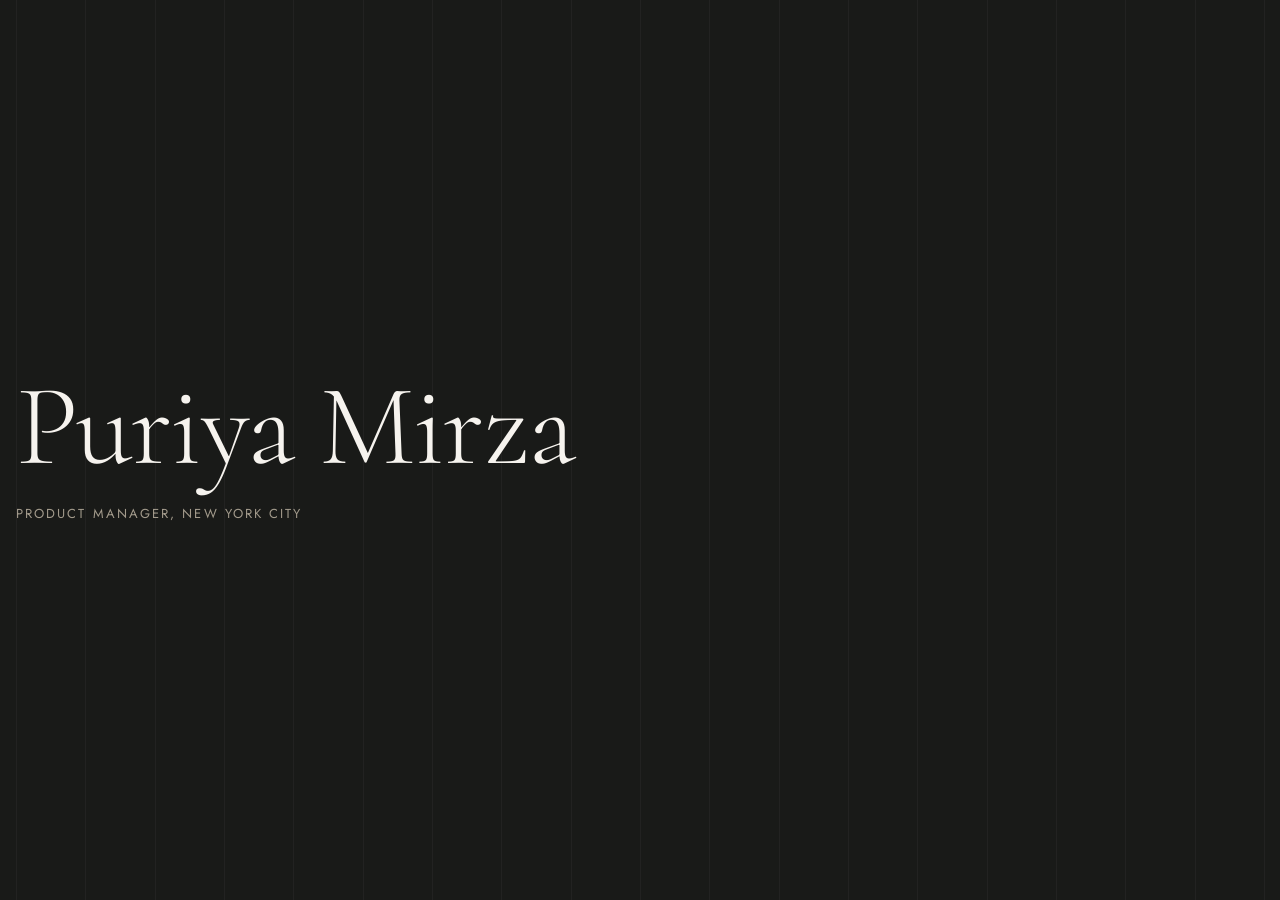
==== commit f8503e23: "Publish the Almanac portfolio at /projects, unlisted; keep the live homepage The new homepage moves " ====
--- a/index.html
+++ b/index.html
@@ -4,258 +4,83 @@
 <meta charset="UTF-8">
 <meta name="viewport" content="width=device-width, initial-scale=1, viewport-fit=cover">
 <title>Puriya Mirza</title>
-<meta name="description" content="Puriya Mirza, product manager in New York City. A working log of small tools built on the side.">
+<meta name="description" content="Puriya Mirza, Product Manager, New York City.">
 <link rel="preconnect" href="https://fonts.googleapis.com">
 <link rel="preconnect" href="https://fonts.gstatic.com" crossorigin>
-<link rel="stylesheet" href="https://fonts.googleapis.com/css2?family=Cormorant:ital,wght@0,300;1,300&family=Jost:wght@300;400&display=swap">
+<link rel="stylesheet" href="https://fonts.googleapis.com/css2?family=Cormorant:wght@300&family=Jost:wght@400&display=swap">
 <style>
-/* Almanac, topic edition (Figma: "Portfolio Home · G — Almanac + Travel Translator").
-   Dark ground, hairline column field with the live site's pulse, projects grouped by topic on a spine. */
+/* Almanac styling: dark ground, field of hairline columns, one line pulses each second. */
 :root {
-  --ink: #191a18; --paper: #f6f3ee; --stone: #a39b8c; --brass: #a8845a; --frame-line: #5b5d58;
-  --line-a: 0.04;   /* resting line opacity (live site) */
-  --hi: 0.28;       /* pulse peak (live site) */
+  --ink: #191a18;
+  --paper: #f6f3ee;
+  --stone: #a39b8c;
+  --line-a: 0.04;   /* resting line opacity */
+  --hi: 0.28;       /* pulse peak */
   --lines: 18;
-  --spine-f: 0.08333;  /* spine on the first column line, as in Figma */
   --display: "Cormorant", "Cormorant Garamond", Georgia, "Times New Roman", serif;
   --body: "Jost", "Futura", "Avenir Next", "Helvetica Neue", Arial, sans-serif;
   color-scheme: dark;
 }
-@media (max-width: 999px) { :root { --lines: 9; --spine-f: 0; } }
+@media (max-width: 999px) { :root { --lines: 9; } }
 @media (max-width: 599px) { :root { --lines: 6; } }
 
 *, *::before, *::after { box-sizing: border-box; }
-html { background: var(--ink); scroll-behavior: smooth; }
-@media (prefers-reduced-motion: reduce) { html { scroll-behavior: auto; } }
+html, body { height: 100%; }
 body {
-  margin: 0; background: var(--ink); color: var(--paper);
-  font-family: var(--body); font-weight: 300; font-size: 16px; line-height: 1.6;
-  padding-inline: max(16px, env(safe-area-inset-left, 0px)) max(16px, env(safe-area-inset-right, 0px));
-  overflow-x: hidden; -webkit-font-smoothing: antialiased;
+  margin: 0;
+  background: var(--ink);
+  color: var(--paper);
+  font-family: var(--body);
+  padding-left: max(16px, env(safe-area-inset-left, 0px));
+  padding-right: max(16px, env(safe-area-inset-right, 0px));
+  overflow-x: hidden;
+  -webkit-font-smoothing: antialiased;
 }
-.frame { max-width: 1360px; margin-inline: auto; position: relative; z-index: 1; }
-a { color: inherit; }
-a:focus-visible { outline: 1px solid var(--brass); outline-offset: 4px; }
-.cap { font-weight: 400; font-size: 12px; letter-spacing: 0.14em; text-transform: uppercase; }
-.hello { color: var(--brass); font-size: 12px; letter-spacing: 0.1em; text-transform: uppercase; }
+.frame {
+  position: relative; z-index: 1;
+  max-width: 1360px; min-height: 100%; margin-inline: auto;
+  display: flex; align-items: center;
+  padding-block: max(40px, env(safe-area-inset-top, 0px)) max(40px, env(safe-area-inset-bottom, 0px));
+}
+h1 {
+  margin: 0;
+  font-family: var(--display); font-weight: 300;
+  font-size: clamp(52px, 9vw, 136px);
+  line-height: 0.86; letter-spacing: -0.015em;
+}
+.title {
+  margin: 28px 0 0;
+  font-size: 13px; letter-spacing: 0.16em; text-transform: uppercase;
+  color: var(--stone);
+}
 
-/* Background column lines (unchanged from the live site) */
+/* Background column lines */
 .lines { position: fixed; inset: 0; pointer-events: none; z-index: 0; }
 .line { position: absolute; top: 0; bottom: 0; width: 1px; background: rgba(246, 243, 238, var(--line-a)); }
 .line i {
   position: absolute; left: 0; top: 0; width: 1px; height: 70vh; min-height: 420px;
   opacity: 0; will-change: opacity, transform;
   background: linear-gradient(to bottom,
-    rgba(246,243,238,0) 0%, rgba(246,243,238,calc(var(--hi) * 0.06)) 14%,
-    rgba(246,243,238,calc(var(--hi) * 0.28)) 28%, rgba(246,243,238,calc(var(--hi) * 0.72)) 40%,
-    rgba(246,243,238,var(--hi)) 50%, rgba(246,243,238,calc(var(--hi) * 0.72)) 60%,
-    rgba(246,243,238,calc(var(--hi) * 0.28)) 72%, rgba(246,243,238,calc(var(--hi) * 0.06)) 86%,
+    rgba(246,243,238,0) 0%,
+    rgba(246,243,238,calc(var(--hi) * 0.06)) 14%,
+    rgba(246,243,238,calc(var(--hi) * 0.28)) 28%,
+    rgba(246,243,238,calc(var(--hi) * 0.72)) 40%,
+    rgba(246,243,238,var(--hi)) 50%,
+    rgba(246,243,238,calc(var(--hi) * 0.72)) 60%,
+    rgba(246,243,238,calc(var(--hi) * 0.28)) 72%,
+    rgba(246,243,238,calc(var(--hi) * 0.06)) 86%,
     rgba(246,243,238,0) 100%);
 }
-
-/* Header */
-.top { display: grid; grid-template-columns: 1fr auto 1fr; align-items: center; gap: 16px; margin-inline: 40px; padding-block: 34px 26px; border-bottom: 1px solid rgba(246,243,238,0.15); }
-.logo { font-family: var(--display); font-weight: 300; font-size: 28px; line-height: 1; text-decoration: none; }
-.tag { color: var(--stone); font-weight: 300; font-size: 13px; letter-spacing: 0.12em; }
-.nav { justify-self: end; display: flex; gap: 32px; font-weight: 300; font-size: 13px; letter-spacing: 0.12em; }
-.nav a { text-decoration: none; }
-.nav a:hover { color: var(--brass); }
-
-/* Intro */
-.intro { display: flex; justify-content: space-between; gap: 40px; margin-inline: 40px; padding-block: 60px 160px; }
-.intro h1 { margin: 0; max-width: 900px; font-family: var(--display); font-weight: 300; font-size: clamp(52px, 6.7vw, 96px); line-height: 0.95; }
-.intro .note { flex: 0 0 300px; padding-top: 30px; }
-.intro .note p { margin: 8px 0 0; color: var(--stone); }
-
-/* Timeline of topics */
-.tl { position: relative; padding-bottom: 60px; }
-.tl::before { content: ""; position: absolute; top: 0; bottom: 0; width: 1px; background: rgba(246,243,238,0.2); left: calc(100% * var(--spine-f)); }
-.topic { position: relative; padding-top: 0; }
-.topic + .topic { margin-top: 170px; }
-.ghost { margin: 0 0 0 38%; font-family: var(--display); font-style: italic; font-weight: 300; font-size: 100px; line-height: 1.2; color: var(--paper); opacity: 0.05; user-select: none; }
-.tlabel { position: absolute; top: 52px; left: calc(100% * var(--spine-f) - 121px); width: 96px; text-align: right; color: var(--brass); }
-.dot { position: absolute; top: 55px; left: calc(100% * var(--spine-f) - 5px); width: 11px; height: 11px; border-radius: 50%; background: var(--brass); }
-
-.entry { display: grid; align-items: start; margin-top: 60px; }
-.entry + .entry { margin-top: 155px; }
-.shots { display: flex; gap: 23px; align-items: flex-start; }
-.shot { margin: 0; flex: 1 1 0; min-width: 0; }
-.shot img { display: block; width: 100%; height: auto; border-radius: 10px; border: 1px solid var(--frame-line); }
-.shot + .shot { margin-top: 51px; }   /* same size, slight vertical offset */
-.shots.single .shot.photo img { aspect-ratio: 425 / 487; object-fit: cover; }
-
-.text { display: grid; gap: 20px; justify-items: start; min-width: 0; }
-.meta { display: flex; flex-wrap: wrap; align-items: center; gap: 12px; }
-.chip { display: inline-block; padding: 5px 12px; border: 1px solid rgba(246,243,238,0.45); border-radius: 999px; font-size: 11px; letter-spacing: 0.12em; text-transform: uppercase; font-weight: 400; line-height: 1.2; }
-.chip.live { border-color: var(--brass); color: var(--brass); }
-.meta .stack { color: var(--stone); font-size: 11px; }
-.text h3 { margin: 0; font-family: var(--display); font-weight: 300; font-size: clamp(34px, 3.4vw, 48px); line-height: 1; text-wrap: balance; }
-.lede { margin: 0; color: var(--stone); font-size: 16px; line-height: 1.65; max-width: 44ch; }
-.pd { display: grid; grid-template-columns: 1fr 1fr; gap: 40px; width: 100%; padding-top: 20px; border-top: 1px solid rgba(246,243,238,0.15); }
-.pd p, .built p { margin: 8px 0 0; font-size: 15px; }
-.built p.cap { color: var(--stone); font-size: 11px; font-weight: 300; letter-spacing: 0.1em; line-height: 1.7; }
-.links { display: flex; gap: 10px; align-items: baseline; font-weight: 400; font-size: 13px; letter-spacing: 0.04em; }
-.links a { text-underline-offset: 3px; }
-.links a:hover { color: var(--brass); }
-.links span { color: var(--stone); }
-
-/* Desktop placements, proportional to the 1360px Figma frame */
-@media (min-width: 1000px) {
-  .entry { grid-template-columns: 162fr 425fr 48fr 620fr 105fr; }
-  .entry .shots { grid-column: 2; grid-row: 1; }
-  .entry .text { grid-column: 4; grid-row: 1; padding-top: 26px; }
-  .entry.flip { grid-template-columns: 152fr 620fr 55fr 425fr 108fr; }
-  .entry.flip .text { grid-column: 2; }
-  .entry.flip .shots { grid-column: 4; }
-}
-/* Narrow: stacked beside the spine */
-@media (max-width: 999px) {
-  .top, .intro { margin-inline: 0; }
-  .intro { flex-direction: column; padding-block: 48px 80px; }
-  .intro .note { flex: none; padding-top: 0; max-width: 34ch; }
-  .ghost { margin-left: 28px; font-size: clamp(64px, 16vw, 100px); }
-  .tlabel { position: static; display: block; width: auto; text-align: left; padding-left: 28px; margin-bottom: -8px; }
-  .dot { top: 7px; }
-  .entry { margin-top: 32px; padding-left: 28px; row-gap: 28px; }
-  .entry + .entry { margin-top: 88px; }
-  .shots { max-width: 440px; gap: 16px; }
-  .shot + .shot { margin-top: 40px; }
-}
-@media (max-width: 599px) {
-  .top { grid-template-columns: 1fr auto; } .tag { display: none; } .nav { gap: 20px; }
-  .pd { grid-template-columns: 1fr; gap: 20px; }
-}
-
-/* Next slot + footer */
-.next { margin: 120px 0 0 calc(100% * var(--spine-f) + 107px); width: 340px; max-width: calc(100% - 28px); height: 150px; display: grid; place-items: center; border: 1px dashed rgba(246,243,238,0.35); color: var(--stone); font-weight: 300; }
-@media (max-width: 999px) { .next { margin-left: 28px; } }
-.foot { display: flex; flex-wrap: wrap; justify-content: space-between; gap: 12px 24px; margin-inline: 40px; padding-block: 28px 48px; border-top: 1px solid rgba(246,243,238,0.15); }
-@media (max-width: 999px) { .foot { margin-inline: 0; } }
-.foot .copy { color: var(--stone); font-weight: 300; }
 </style>
 </head>
 <body>
-
 <div class="lines" id="lines" aria-hidden="true"></div>
-
-<div class="frame">
-  <header class="top">
-    <a class="logo" href="/" id="top">Puriya Mirza</a>
-    <span class="cap tag">A working log</span>
-    <nav class="nav cap" aria-label="Main"><a href="#about">About</a><a href="#contact">Contact</a></nav>
+<main class="frame">
+  <header>
+    <h1>Puriya Mirza</h1>
+    <p class="title">Product Manager, New York City</p>
   </header>
-
-  <section class="intro" id="about">
-    <h1>What I’ve been building lately.</h1>
-    <div class="note">
-      <span class="hello">(Hello)</span>
-      <p>Product manager in New York City. These are the small tools I’ve built on the side, grouped by what they’re for.</p>
-    </div>
-  </section>
-
-  <main class="tl" id="work">
-    <section class="topic" aria-labelledby="t-language">
-      <span class="dot" aria-hidden="true"></span><span class="cap tlabel" aria-hidden="true">Language</span>
-      <h2 class="ghost" id="t-language">Language</h2>
-        <article class="entry translator">
-          <div class="shots">
-            <figure class="shot"><img src="img/translator-1.webp" width="640" height="1388" loading="lazy" alt="Dialog onboarding: choose where you are headed and what time of year"></figure>
-            <figure class="shot"><img src="img/translator-2.webp" width="640" height="1384" loading="lazy" alt="Dialog home screen: a daily phrase with pronunciation and a grid of travel situations"></figure>
-          </div>
-          <div class="text">
-            <div class="meta"><span class="chip live">Live</span><span class="cap stack">Next.js · Claude&nbsp;API · Neon</span></div>
-            <h3>Situational Travel Translator</h3>
-            <p class="lede">A phrasebook that gives you what a local would actually say — not a word-for-word guess.</p>
-            <div class="pd">
-              <div><span class="hello">(Problem)</span><p>Literal translations sound wrong in real conversations.</p></div>
-              <div><span class="hello">(Decision)</span><p>Claude translates for intent and tone, and anyone can try it without an account.</p></div>
-            </div>
-            <div class="built"><span class="hello">(Built with)</span><p class="cap">Next.js · React · TypeScript · Tailwind · Claude&nbsp;API · Neon · Vercel · Figma · Claude&nbsp;Code</p></div>
-            <div class="links"><a href="https://travel-translator-phi.vercel.app" target="_blank" rel="noopener">Try the app</a><span>·</span><span class="soon">Case study soon</span></div>
-          </div>
-        </article>
-    </section>
-    <section class="topic" aria-labelledby="t-travel">
-      <span class="dot" aria-hidden="true"></span><span class="cap tlabel" aria-hidden="true">Travel</span>
-      <h2 class="ghost" id="t-travel">Travel</h2>
-        <article class="entry landing flip">
-          <div class="shots">
-            <figure class="shot"><img src="img/landing-1.webp" width="640" height="1309" loading="lazy" alt="Landing Checklist start screen: enter a flight number to get a plan to the curb"></figure>
-            <figure class="shot"><img src="img/landing-2.webp" width="640" height="1309" loading="lazy" alt="Landing Checklist for flight BA178: arrival weather and the stages from taxi to transport"></figure>
-          </div>
-          <div class="text">
-            <div class="meta"><span class="chip live">Live</span><span class="cap stack">Next.js · Aviationstack · Open-Meteo</span></div>
-            <h3>Landing Checklist</h3>
-            <p class="lede">Enter a flight number and get a stage-by-stage plan from wheels-down at Heathrow to the curb.</p>
-            <div class="pd">
-              <div><span class="hello">(Problem)</span><p>Right after landing you often have no data and no idea how long the next hour will take.</p></div>
-              <div><span class="hello">(Decision)</span><p>A timeline instead of a dashboard, saved for offline use, with every estimate labelled by how sure it is.</p></div>
-            </div>
-            <div class="built"><span class="hello">(Built with)</span><p class="cap">Next.js · React · TypeScript · Tailwind · Zod · Serwist · IndexedDB · Aviationstack · Open‑Meteo · Vercel · Claude&nbsp;Code</p></div>
-            <div class="links"><a href="https://landing-checklist.vercel.app" target="_blank" rel="noopener">Try the app</a><span>·</span><span class="soon">Case study soon</span></div>
-          </div>
-        </article>
-        <article class="entry amtrak">
-          <div class="shots single"><figure class="shot photo"><img src="img/scooter-road.jpg" loading="lazy" alt="View from a scooter's handlebars down a winding road through green hills"></figure></div>
-          <div class="text">
-            <div class="meta"><span class="chip live">Live</span><span class="cap stack">Neon · Claude&nbsp;API · Amtrak&nbsp;GTFS</span></div>
-            <h3>Amtrak Explorer</h3>
-            <p class="lede">Browse Amtrak stations and routes, and ask schedule questions in plain English.</p>
-            <div class="pd">
-              <div><span class="hello">(Problem)</span><p>Train schedules are hard to search the way people actually plan a trip.</p></div>
-              <div><span class="hello">(Decision)</span><p>Claude answers through three fixed database queries, so it never writes its own SQL.</p></div>
-            </div>
-            <div class="built"><span class="hello">(Built with)</span><p class="cap">HTML/CSS/JS · Neon&nbsp;(Postgres) · SQL · Claude&nbsp;API · Vercel&nbsp;Functions · Amtrak&nbsp;GTFS · Claude&nbsp;Code</p></div>
-            <div class="links"><a href="https://amtrak-explorer.vercel.app" target="_blank" rel="noopener">Try the app</a><span>·</span><span class="soon">Case study soon</span></div>
-          </div>
-        </article>
-    </section>
-    <section class="topic" aria-labelledby="t-nature">
-      <span class="dot" aria-hidden="true"></span><span class="cap tlabel" aria-hidden="true">Nature</span>
-      <h2 class="ghost" id="t-nature">Nature</h2>
-        <article class="entry weather flip">
-          <div class="shots">
-            <figure class="shot"><img src="img/weather-1.webp" width="640" height="1309" loading="lazy" alt="Weather Dashboard: New York forecast card, current temperature and conditions"></figure>
-            <figure class="shot"><img src="img/weather-2.webp" width="640" height="1309" loading="lazy" alt="Weather Dashboard in arrange mode, with resizable rain, wind and hourly modules"></figure>
-          </div>
-          <div class="text">
-            <div class="meta"><span class="chip live">Live</span><span class="cap stack">Next.js · Open-Meteo · Zustand</span></div>
-            <h3>Custom Weather Dashboard</h3>
-            <p class="lede">Your weather, showing only what you actually care about.</p>
-            <div class="pd">
-              <div><span class="hello">(Problem)</span><p>Weather apps show everyone the same screen, whether they cycle, garden or commute.</p></div>
-              <div><span class="hello">(Decision)</span><p>Every card can be added, removed, resized and reordered, with tap controls as well as drag.</p></div>
-            </div>
-            <div class="built"><span class="hello">(Built with)</span><p class="cap">Next.js · React · TypeScript · Tailwind · Zustand · dnd‑kit · Recharts · Zod · Open‑Meteo · Vitest · Playwright · Vercel · Claude&nbsp;Code</p></div>
-            <div class="links"><a href="https://weather-dashboard-one-neon.vercel.app" target="_blank" rel="noopener">Try the app</a><span>·</span><span class="soon">Case study soon</span></div>
-          </div>
-        </article>
-        <article class="entry bird">
-          <div class="shots">
-            <figure class="shot"><img src="img/bird-1.webp" width="640" height="1275" loading="lazy" alt="Bird Tracker: a Pine Warbler sighting reported at Harlem Meer in Central Park"></figure>
-            <figure class="shot"><img src="img/bird-2.webp" width="640" height="1275" loading="lazy" alt="Bird Tracker log: life list totals and recent outings"></figure>
-          </div>
-          <div class="text">
-            <div class="meta"><span class="chip live">Live</span><span class="cap stack">Next.js · eBird&nbsp;API · Claude&nbsp;API</span></div>
-            <h3>Personal Bird Tracker</h3>
-            <p class="lede">A field companion for birding Central Park: what has been seen lately, how to tell look-alikes apart, and a log of your walks.</p>
-            <div class="pd">
-              <div><span class="hello">(Problem)</span><p>Beginner birders see something and can’t put a name to it.</p></div>
-              <div><span class="hello">(Decision)</span><p>Identify by color, size and place, or from a photo with Claude, and keep your log on your own device.</p></div>
-            </div>
-            <div class="built"><span class="hello">(Built with)</span><p class="cap">Next.js · React · TypeScript · Tailwind · Zustand · Zod · Claude&nbsp;API · eBird&nbsp;API · Wikimedia&nbsp;Commons · Vercel · Claude&nbsp;Code</p></div>
-            <div class="links"><a href="https://nyc-bird-tracker.vercel.app" target="_blank" rel="noopener">Try the app</a><span>·</span><span class="soon">Case study soon</span></div>
-          </div>
-        </article>
-    </section>
-    <div class="next cap">Next, soon</div>
-  </main>
-
-  <footer class="foot cap" id="contact">
-    <span><a href="mailto:contact@puriyamirza.com">Email</a> · <a href="https://github.com/PuriyaMirza" target="_blank" rel="noopener">GitHub</a></span>
-    <span class="copy">© 2026 Puriya Mirza</span>
-  </footer>
-</div>
+</main>
 
 <script>
 (() => {
